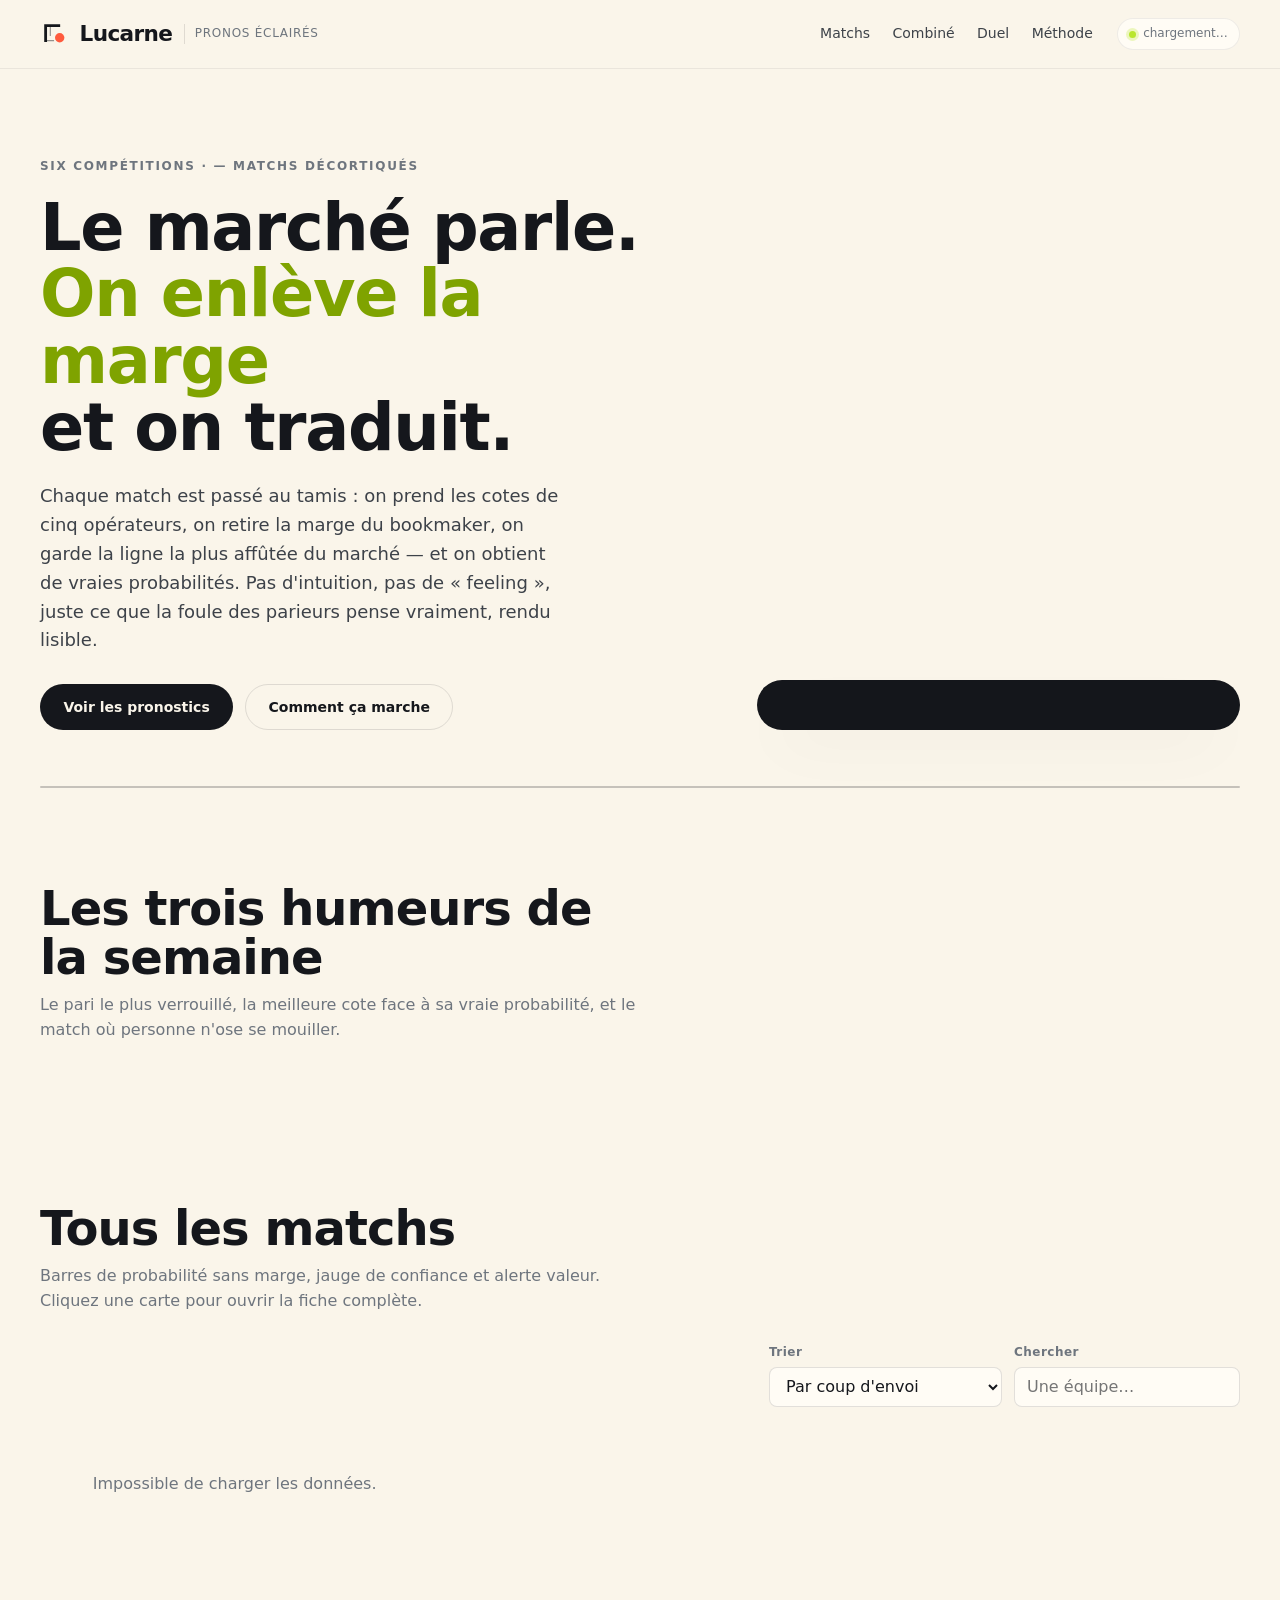
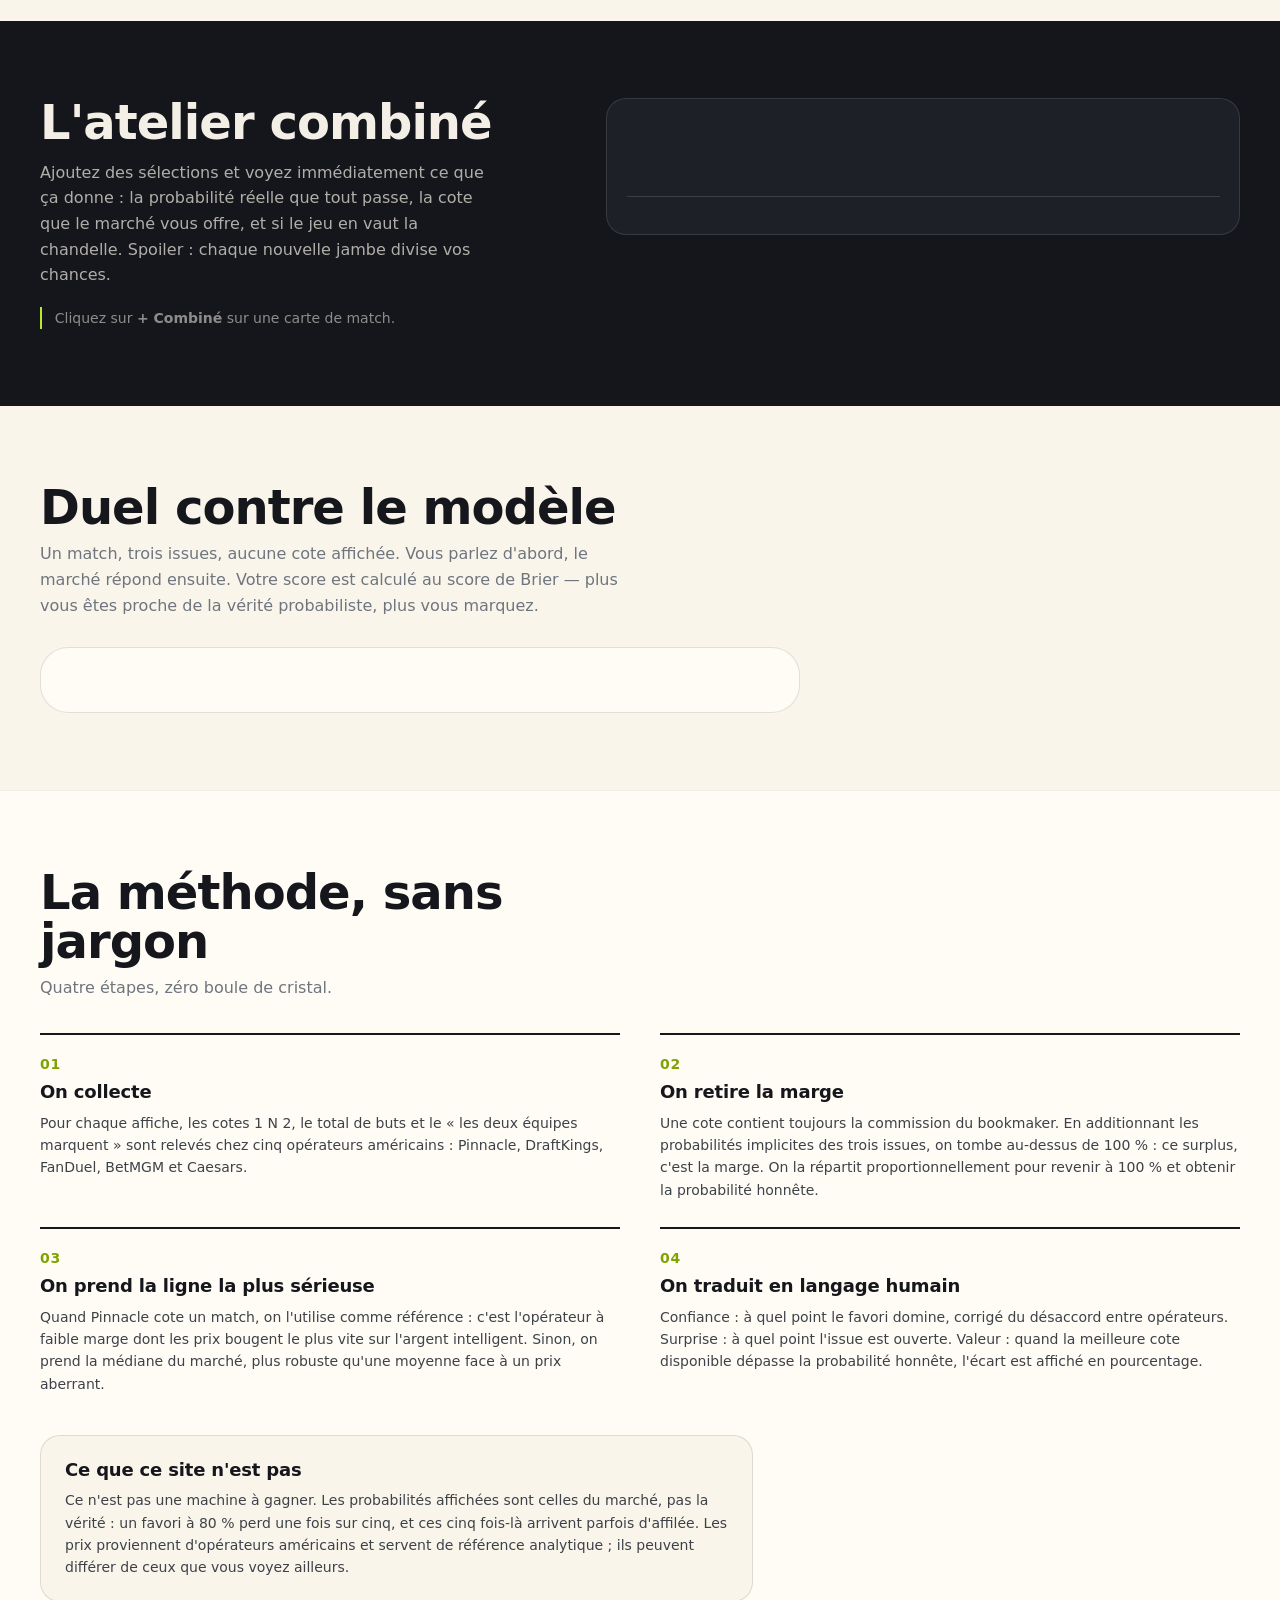
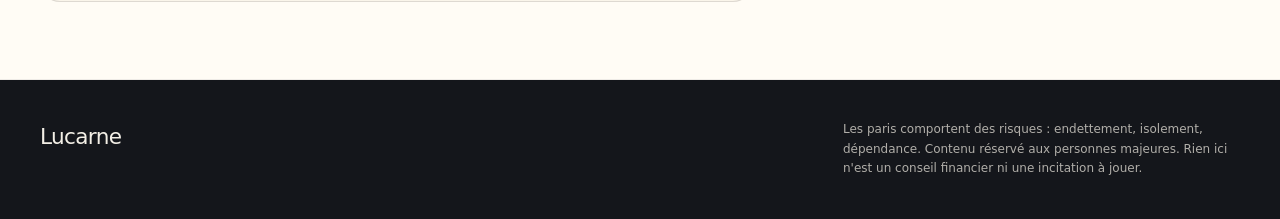
==== index.html @ 4f11a4dd "Add files via upload" ====
<!doctype html>
<html lang="fr">
<head>
<meta charset="utf-8" />
<meta name="viewport" content="width=device-width, initial-scale=1" />
<title>Lucarne — pronostics football éclairés</title>
<meta name="description" content="Probabilités sans marge, indice de confiance et détecteur de valeur sur la Ligue 1, la Premier League, la Liga, la Serie A, la Bundesliga et la Ligue des Champions." />
<link rel="icon" href="data:image/svg+xml,%3Csvg xmlns='http://www.w3.org/2000/svg' viewBox='0 0 32 32'%3E%3Crect width='32' height='32' rx='7' fill='%2314161B'/%3E%3Cpath d='M7 22V8h13' stroke='%23C7F04A' stroke-width='3' fill='none' stroke-linecap='square'/%3E%3Ccircle cx='19' cy='19' r='4.5' fill='%23FF5B3E'/%3E%3C/svg%3E" />
<link href="https://api.fontshare.com/v2/css?f[]=clash-display@600,700&f[]=satoshi@400,500,700,900&display=swap" rel="stylesheet" />
<link rel="stylesheet" href="styles.css" />
</head>
<body>
<a class="skip" href="#contenu">Aller au contenu</a>

<header class="topbar">
  <div class="wrap topbar__in">
    <a class="brand" href="#top" aria-label="Lucarne, accueil">
      <svg class="brand__mark" viewBox="0 0 32 32" aria-hidden="true" fill="none">
        <path d="M6 23V7h14" stroke="currentColor" stroke-width="3" stroke-linecap="square"/>
        <path d="M6 23h9M11 7v11" stroke="currentColor" stroke-width="1.2" opacity=".45"/>
        <circle cx="21" cy="20" r="5" fill="var(--coral)"/>
      </svg>
      <span class="brand__word">Lucarne</span>
      <span class="brand__tag">pronos éclairés</span>
    </a>
    <nav class="topnav" aria-label="Navigation principale">
      <a href="#matchs">Matchs</a>
      <a href="#combine">Combiné</a>
      <a href="#duel">Duel</a>
      <a href="#methode">Méthode</a>
    </nav>
    <p class="freshness" id="freshness"><span class="dot"></span><span id="freshText">chargement…</span></p>
  </div>
</header>

<main id="contenu">

  <!-- ───────────── HERO ───────────── -->
  <section class="hero" id="top">
    <div class="wrap hero__in">
      <div class="hero__text">
        <p class="eyebrow">Six compétitions · <span id="heroCount">—</span> matchs décortiqués</p>
        <h1>Le marché parle.<br><em>On enlève la marge</em><br>et on traduit.</h1>
        <p class="lede">
          Chaque match est passé au tamis&nbsp;: on prend les cotes de cinq opérateurs, on retire la
          marge du bookmaker, on garde la ligne la plus affûtée du marché — et on obtient de vraies
          probabilités. Pas d'intuition, pas de «&nbsp;feeling&nbsp;», juste ce que la foule des parieurs
          pense vraiment, rendu lisible.
        </p>
        <div class="hero__cta">
          <a class="btn btn--solid" href="#matchs">Voir les pronostics</a>
          <a class="btn btn--ghost" href="#methode">Comment ça marche</a>
        </div>
      </div>
      <aside class="hero__panel" id="heroPanel" aria-label="Affiche du moment"></aside>
    </div>
    <div class="wrap">
      <ul class="ticker" id="ticker" aria-label="Chiffres clés"></ul>
    </div>
  </section>

  <!-- ───────────── PODIUM ───────────── -->
  <section class="strip" id="podium">
    <div class="wrap">
      <div class="sect-head">
        <h2>Les trois humeurs de la semaine</h2>
        <p>Le pari le plus verrouillé, la meilleure cote face à sa vraie probabilité, et le match où personne n'ose se mouiller.</p>
      </div>
      <div class="podium" id="podiumGrid"></div>
    </div>
  </section>

  <!-- ───────────── MATCHS ───────────── -->
  <section class="section" id="matchs">
    <div class="wrap">
      <div class="sect-head sect-head--row">
        <div>
          <h2>Tous les matchs</h2>
          <p>Barres de probabilité sans marge, jauge de confiance et alerte valeur. Cliquez une carte pour ouvrir la fiche complète.</p>
        </div>
      </div>

      <div class="filters" role="group" aria-label="Filtres">
        <div class="chiprow" id="leagueFilter" role="group" aria-label="Compétition"></div>
        <div class="filters__end">
          <label class="field">
            <span>Trier</span>
            <select id="sortSel">
              <option value="date">Par coup d'envoi</option>
              <option value="conf">Confiance décroissante</option>
              <option value="chaos">Indice de surprise</option>
              <option value="edge">Valeur détectée</option>
            </select>
          </label>
          <label class="field field--search">
            <span>Chercher</span>
            <input id="search" type="search" placeholder="Une équipe…" autocomplete="off" />
          </label>
        </div>
      </div>

      <p class="result-count" id="resultCount" aria-live="polite"></p>
      <div class="grid" id="matchGrid"></div>
      <p class="empty" id="emptyState" hidden>Aucun match ne correspond. Essayez un autre filtre.</p>
    </div>
  </section>

  <!-- ───────────── COMBINÉ ───────────── -->
  <section class="section section--dark" id="combine">
    <div class="wrap combo">
      <div class="combo__intro">
        <h2>L'atelier combiné</h2>
        <p>
          Ajoutez des sélections et voyez immédiatement ce que ça donne&nbsp;: la probabilité réelle
          que tout passe, la cote que le marché vous offre, et si le jeu en vaut la chandelle.
          Spoiler&nbsp;: chaque nouvelle jambe divise vos chances.
        </p>
        <div class="combo__hint" id="comboHint">Cliquez sur <strong>+ Combiné</strong> sur une carte de match.</div>
      </div>
      <div class="combo__panel">
        <ul class="legs" id="comboLegs"></ul>
        <div class="combo__totals" id="comboTotals"></div>
      </div>
    </div>
  </section>

  <!-- ───────────── DUEL ───────────── -->
  <section class="section" id="duel">
    <div class="wrap">
      <div class="sect-head">
        <h2>Duel contre le modèle</h2>
        <p>Un match, trois issues, aucune cote affichée. Vous parlez d'abord, le marché répond ensuite. Votre score est calculé au score de Brier — plus vous êtes proche de la vérité probabiliste, plus vous marquez.</p>
      </div>
      <div class="duel" id="duelBox"></div>
    </div>
  </section>

  <!-- ───────────── MÉTHODE ───────────── -->
  <section class="section section--paper" id="methode">
    <div class="wrap method">
      <div class="method__lead">
        <h2>La méthode, sans jargon</h2>
        <p>Quatre étapes, zéro boule de cristal.</p>
      </div>
      <ol class="steps">
        <li>
          <span class="steps__n">01</span>
          <h3>On collecte</h3>
          <p>Pour chaque affiche, les cotes 1&nbsp;N&nbsp;2, le total de buts et le «&nbsp;les deux équipes marquent&nbsp;» sont relevés chez cinq opérateurs américains&nbsp;: Pinnacle, DraftKings, FanDuel, BetMGM et Caesars.</p>
        </li>
        <li>
          <span class="steps__n">02</span>
          <h3>On retire la marge</h3>
          <p>Une cote contient toujours la commission du bookmaker. En additionnant les probabilités implicites des trois issues, on tombe au-dessus de 100&nbsp;%&nbsp;: ce surplus, c'est la marge. On la répartit proportionnellement pour revenir à 100&nbsp;% et obtenir la probabilité honnête.</p>
        </li>
        <li>
          <span class="steps__n">03</span>
          <h3>On prend la ligne la plus sérieuse</h3>
          <p>Quand Pinnacle cote un match, on l'utilise comme référence&nbsp;: c'est l'opérateur à faible marge dont les prix bougent le plus vite sur l'argent intelligent. Sinon, on prend la médiane du marché, plus robuste qu'une moyenne face à un prix aberrant.</p>
        </li>
        <li>
          <span class="steps__n">04</span>
          <h3>On traduit en langage humain</h3>
          <p>Confiance&nbsp;: à quel point le favori domine, corrigé du désaccord entre opérateurs. Surprise&nbsp;: à quel point l'issue est ouverte. Valeur&nbsp;: quand la meilleure cote disponible dépasse la probabilité honnête, l'écart est affiché en pourcentage.</p>
        </li>
      </ol>
      <div class="method__note">
        <h3>Ce que ce site n'est pas</h3>
        <p>
          Ce n'est pas une machine à gagner. Les probabilités affichées sont celles du marché, pas la vérité&nbsp;:
          un favori à 80&nbsp;% perd une fois sur cinq, et ces cinq fois-là arrivent parfois d'affilée. Les prix
          proviennent d'opérateurs américains et servent de référence analytique&nbsp;; ils peuvent différer
          de ceux que vous voyez ailleurs.
        </p>
      </div>
    </div>
  </section>
</main>

<footer class="foot">
  <div class="wrap foot__in">
    <div>
      <p class="foot__brand">Lucarne</p>
      <p class="foot__meta" id="footMeta"></p>
    </div>
    <p class="foot__warn">
      Les paris comportent des risques&nbsp;: endettement, isolement, dépendance.
      Contenu réservé aux personnes majeures. Rien ici n'est un conseil financier ni une incitation à jouer.
    </p>
  </div>
</footer>

<!-- Fiche match -->
<div class="sheet" id="sheet" hidden>
  <div class="sheet__scrim" data-close></div>
  <div class="sheet__panel" role="dialog" aria-modal="true" aria-labelledby="sheetTitle">
    <button class="sheet__x" data-close aria-label="Fermer la fiche">&times;</button>
    <div id="sheetBody"></div>
  </div>
</div>

<script src="app.js" defer></script>
<script data-pplx-inline-edit>
(function () {
  if (window === window.top) return;

  const allowedParentOrigins = ["https://www.perplexity.ai","https://perplexity.ai","https://testing.perplexity.ai","https://staging.perplexity.ai","https://*.preview.i.perplexity.ai","http://perplexity.localhost","http://localhost:1420","http://127.0.0.1:1420","http://localhost:3000","http://127.0.0.1:3000","http://localhost:5173","http://127.0.0.1:5173"];
  const MAX_FONT_BYTES = 500 * 1024;
  const MAX_TOTAL_FONT_BYTES = 2 * 1024 * 1024;
  let scrollForwarding = false;
  let scrollRaf = 0;
  let trustedTopOrigin = null;

  // Allow entries like "https://*.preview.i.perplexity.ai" — the wildcard
  // matches a single DNS label (no dots), so "https://*.foo" cannot stretch
  // across multiple labels.
  function matchesAllowedOrigin(origin) {
    if (!origin) return false;
    for (const entry of allowedParentOrigins) {
      if (!entry.includes("*")) {
        if (entry === origin) return true;
        continue;
      }
      const pattern = new RegExp(
        "^" +
          entry.replace(/[.+?^${}()|[\]\\]/g, "\\$&").replace(/\*/g, "[^.]+") +
          "$",
      );
      if (pattern.test(origin)) return true;
    }
    return false;
  }

  // Trust decision: when the sender is same-origin-visible (event.origin is a
  // real origin like https://www.perplexity.ai) we trust event.origin directly.
  // When event.origin is "null" (opaque broker srcdoc), we fall back to the
  // broker's stamped `parentOrigin` to identify the top window. The fallback
  // is claim-only — we rely on the browser's native `targetOrigin` enforcement
  // on the response path (see postToTrustedTop) to ensure replies can't be
  // delivered to anyone but the actual top window of that claimed origin.
  function getTrustedParentOrigin(event) {
    const forwardedParentOrigin =
      typeof event.data.parentOrigin === "string" ? event.data.parentOrigin : null;
    const parentOrigin = event.origin === "null" ? forwardedParentOrigin : event.origin;
    return matchesAllowedOrigin(parentOrigin) ? parentOrigin : null;
  }

  // All responses go to window.top with targetOrigin = the allowlisted origin.
  // An attacker that iframes us inside their own null-origin broker can claim
  // any parentOrigin they like, but the browser will drop the reply whenever
  // the real top's origin doesn't match — so the screenshot never leaves.
  function postToTrustedTop(message) {
    if (!trustedTopOrigin) return;
    try {
      window.top.postMessage(message, trustedTopOrigin);
    } catch (_error) {}
  }

  function inlineAll(original, clone) {
    if (original.nodeType !== 1 || clone.nodeType !== 1) return;

    try {
      const computedStyle = getComputedStyle(original);
      // cssText on a computed style is the serialized declaration in modern
      // Chromium/Safari — a single read beats enumerating ~400 longhand
      // properties. Firefox returns "" here, so we fall back on empty.
      const serialized = computedStyle.cssText;
      if (serialized) {
        clone.style.cssText = serialized;
      } else {
        const parts = new Array(computedStyle.length);
        for (let index = 0; index < computedStyle.length; index += 1) {
          const property = computedStyle[index];
          parts[index] = `${property}:${computedStyle.getPropertyValue(property)};`;
        }
        clone.style.cssText = parts.join("");
      }
    } catch (_error) {}

    const originalChildren = original.children;
    const clonedChildren = clone.children;
    for (
      let index = 0;
      index < originalChildren.length && index < clonedChildren.length;
      index += 1
    ) {
      inlineAll(originalChildren[index], clonedChildren[index]);
    }
  }

  function extractFontUrl(srcValue) {
    const matches = [
      ...srcValue.matchAll(
        /url\(["']?([^"')]+)["']?\)(?:\s*format\(["']?([^"')]+)["']?\))?/gi,
      ),
    ];
    if (matches.length === 0) return null;
    const woff2 = matches.find((m) => m[2] && m[2].toLowerCase().includes("woff2"));
    if (woff2) return woff2[1];
    const woff = matches.find((m) => m[2] && m[2].toLowerCase().includes("woff"));
    if (woff) return woff[1];
    return matches[0][1];
  }

  // Cache resolved font URL -> data URI across captures. Fonts on a page
  // essentially never change, and a batch run emits multiple captures back to
  // back — without this we'd refetch + re-base64 every time.
  const fontDataUriCache = new Map();
  const SRC_DECLARATION_RE = /src\s*:\s*[^;}]+/i;

  async function fetchAsDataUri(url) {
    if (fontDataUriCache.has(url)) return fontDataUriCache.get(url);
    let dataUri = null;
    try {
      const response = await fetch(url, { mode: "cors", credentials: "omit" });
      if (response.ok) {
        const blob = await response.blob();
        if (blob.size <= MAX_FONT_BYTES) {
          dataUri = await new Promise((resolve) => {
            const reader = new FileReader();
            reader.onloadend = () =>
              resolve(typeof reader.result === "string" ? reader.result : null);
            reader.onerror = () => resolve(null);
            reader.readAsDataURL(blob);
          });
        }
      }
    } catch (_error) {
      dataUri = null;
    }
    fontDataUriCache.set(url, dataUri);
    return dataUri;
  }

  function collectFontFaceRuleTexts() {
    const rules = [];
    for (const sheet of document.styleSheets) {
      let cssRules;
      try {
        cssRules = sheet.cssRules;
      } catch (_error) {
        continue;
      }
      if (!cssRules) continue;
      for (const rule of cssRules) {
        const cssText = rule.cssText || "";
        if (cssText.startsWith("@font-face")) rules.push(cssText);
      }
    }
    return rules;
  }

  async function buildInlinedFontCss() {
    const ruleTexts = collectFontFaceRuleTexts();
    if (ruleTexts.length === 0) return null;

    const resolved = ruleTexts.map((cssText) => {
      if (!SRC_DECLARATION_RE.test(cssText)) return null;
      const srcMatch = cssText.match(/src\s*:\s*([^;}]+)[;}]/i);
      if (!srcMatch) return null;
      const url = extractFontUrl(srcMatch[1]);
      if (!url) return null;
      try {
        return { cssText, url: new URL(url, document.baseURI).href };
      } catch (_error) {
        return null;
      }
    });

    const dataUris = await Promise.all(
      resolved.map((entry) => (entry ? fetchAsDataUri(entry.url) : Promise.resolve(null))),
    );

    const inlined = [];
    let totalBytes = 0;
    for (let index = 0; index < resolved.length; index += 1) {
      const entry = resolved[index];
      const dataUri = dataUris[index];
      if (!entry || !dataUri) continue;
      const approxBytes = dataUri.length * 0.75;
      if (totalBytes + approxBytes > MAX_TOTAL_FONT_BYTES) break;
      totalBytes += approxBytes;
      inlined.push(entry.cssText.replace(SRC_DECLARATION_RE, `src: url("${dataUri}")`));
    }
    return inlined.length > 0 ? inlined.join("\n") : null;
  }

  function stripExternal(clone) {
    const images = clone.querySelectorAll("img");
    for (let index = 0; index < images.length; index += 1) {
      const src = images[index].getAttribute("src");
      if (src && !src.startsWith("data:")) images[index].removeAttribute("src");
    }

    const elements = clone.querySelectorAll("*");
    for (let index = 0; index < elements.length; index += 1) {
      const style = elements[index].style.cssText;
      if (style && style.includes("url(")) {
        elements[index].style.cssText = style.replace(
          /url\(["']?(?!data:)[^)"']*["']?\)/gi,
          "none",
        );
      }
    }
  }

  function emitScroll() {
    scrollRaf = 0;
    if (!scrollForwarding) return;
    postToTrustedTop({
      type: "INLINE_EDIT_SCROLL",
      scrollX: window.scrollX,
      scrollY: window.scrollY,
    });
  }

  window.addEventListener(
    "scroll",
    function () {
      if (!scrollForwarding || scrollRaf) return;
      scrollRaf = requestAnimationFrame(emitScroll);
    },
    { passive: true, capture: true },
  );

  async function handleCaptureRequest(event) {
    const requestId = event.data.requestId;
    const scrollX = window.scrollX;
    const scrollY = window.scrollY;
    const width = window.innerWidth;
    const height = window.innerHeight;

    function postResult(dataUrl) {
      postToTrustedTop({
        type: "INLINE_EDIT_SCREENSHOT_RESULT",
        requestId,
        dataUrl,
        scrollX,
        scrollY,
      });
    }

    try {
      // Wait for any pending web fonts to resolve so both inline metrics and
      // the @font-face inlining below see the same loaded faces.
      if (document.fonts && document.fonts.ready) {
        try {
          await document.fonts.ready;
        } catch (_error) {}
      }

      const clone = document.documentElement.cloneNode(true);
      inlineAll(document.documentElement, clone);

      const removedNodes = clone.querySelectorAll("script,link[rel=\"stylesheet\"],style");
      for (let index = 0; index < removedNodes.length; index += 1) {
        removedNodes[index].remove();
      }

      stripExternal(clone);

      // Re-embed web fonts as data-URI @font-face rules so the SVG rasterizer
      // can resolve them — external font URLs aren't fetched during
      // foreignObject rendering, which would otherwise force a fallback face
      // and change text metrics.
      const inlinedFontCss = await buildInlinedFontCss();
      if (inlinedFontCss) {
        const styleEl = document.createElement("style");
        styleEl.textContent = inlinedFontCss;
        const head = clone.querySelector("head");
        if (head) head.appendChild(styleEl);
        else clone.insertBefore(styleEl, clone.firstChild);
      }

      const html = new XMLSerializer().serializeToString(clone);
      const svg =
        `<svg xmlns="http://www.w3.org/2000/svg" width="${width}" height="${height}">` +
        '<foreignObject width="100%" height="100%">' +
        `<div xmlns="http://www.w3.org/1999/xhtml" style="width:${width}px;height:${height}px;overflow:hidden">` +
        `<div style="position:relative;left:-${scrollX}px;top:-${scrollY}px">` +
        html +
        "</div></div></foreignObject></svg>";
      const svgUrl = `data:image/svg+xml;charset=utf-8,${encodeURIComponent(svg)}`;
      const image = new Image();
      image.onload = function () {
        const canvas = document.createElement("canvas");
        canvas.width = width;
        canvas.height = height;
        canvas.getContext("2d").drawImage(image, 0, 0);
        postResult(canvas.toDataURL("image/png"));
      };
      image.onerror = function () {
        postResult(null);
      };
      image.src = svgUrl;
    } catch (_error) {
      postResult(null);
    }
  }

  window.addEventListener("message", function (event) {
    if (!event.data) return;
    // Only accept messages from the direct parent frame. Blocks sibling /
    // unrelated-window postMessage senders that could otherwise reach us.
    if (event.source !== window.parent) return;

    const trustedParentOrigin = getTrustedParentOrigin(event);
    if (!trustedParentOrigin) return;
    trustedTopOrigin = trustedParentOrigin;

    if (event.data.type === "INLINE_EDIT_SCROLL_START") {
      scrollForwarding = true;
      emitScroll();
      return;
    }

    if (event.data.type === "INLINE_EDIT_SCROLL_STOP") {
      scrollForwarding = false;
      if (scrollRaf) cancelAnimationFrame(scrollRaf);
      scrollRaf = 0;
      return;
    }

    if (event.data.type !== "INLINE_EDIT_CAPTURE_REQUEST") return;

    handleCaptureRequest(event);
  });
})();


</script></body>
</html>
---- styles.css ----
/* ============ Lucarne — feuille de style ============ */

:root {
  /* couleurs */
  --paper:      #FAF5EA;
  --paper-2:    #FFFCF5;
  --ink:        #15171C;
  --ink-2:      #3D4249;
  --ink-3:      #6E757E;
  --line:       rgba(21, 23, 28, 0.12);
  --line-soft:  rgba(21, 23, 28, 0.07);

  --lime:       #B9E62E;
  --lime-deep:  #7FA300;
  --amber:      #F6B23C;
  --amber-deep: #A9720B;
  --coral:      #FF5B3E;
  --coral-deep: #C6300F;
  --violet:     #6C5CE7;

  --dark:       #14161B;
  --dark-2:     #1D2027;

  /* typo */
  --font-display: 'Clash Display', 'Satoshi', system-ui, sans-serif;
  --font-body:    'Satoshi', 'Inter', system-ui, sans-serif;

  --text-xs:   0.75rem;
  --text-sm:   0.875rem;
  --text-base: 1rem;
  --text-lg:   1.125rem;
  --text-xl:   1.5rem;
  --text-2xl:  clamp(2rem, 4.2vw, 3rem);
  --text-hero: clamp(2.4rem, 5.1vw, 4.1rem);

  --r-sm: 8px;
  --r-md: 14px;
  --r-lg: 20px;
  --r-xl: 28px;

  --shadow-card: 0 1px 2px rgba(21,23,28,.05), 0 10px 28px -18px rgba(21,23,28,.35);
  --shadow-pop:  0 24px 60px -24px rgba(21,23,28,.45);

  --wrap: 1200px;
}

* { box-sizing: border-box; }

html { scroll-behavior: smooth; scroll-padding-top: 84px; }

body {
  margin: 0;
  background: var(--paper);
  color: var(--ink);
  font-family: var(--font-body);
  font-size: var(--text-base);
  line-height: 1.6;
  -webkit-font-smoothing: antialiased;
  text-rendering: optimizeLegibility;
}

h1, h2, h3 { font-family: var(--font-display); font-weight: 600; line-height: 1.02; margin: 0; letter-spacing: -0.02em; }
h1 { font-size: var(--text-hero); }
h2 { font-size: var(--text-2xl); }
h3 { font-size: var(--text-lg); font-family: var(--font-body); font-weight: 700; letter-spacing: -0.01em; line-height: 1.25; }
p  { margin: 0; }
ul, ol { margin: 0; padding: 0; list-style: none; }
a { color: inherit; }
em { font-style: normal; color: var(--lime-deep); }

button, select, input { font: inherit; color: inherit; }

.wrap { width: min(100% - 2.5rem, var(--wrap)); margin-inline: auto; }

.skip {
  position: absolute; left: -9999px; top: 0; z-index: 200;
  background: var(--ink); color: var(--paper); padding: .7rem 1rem; border-radius: 0 0 var(--r-sm) 0;
}
.skip:focus { left: 0; }

:focus-visible { outline: 3px solid var(--violet); outline-offset: 2px; border-radius: 4px; }

/* ---------- topbar ---------- */
.topbar {
  position: sticky; top: 0; z-index: 60;
  background: rgba(250, 245, 234, .88);
  backdrop-filter: blur(14px);
  border-bottom: 1px solid var(--line-soft);
}
.topbar__in { display: flex; align-items: center; gap: 1.5rem; height: 68px; }
.brand { display: flex; align-items: center; gap: .6rem; text-decoration: none; color: var(--ink); }
.brand__mark { width: 30px; height: 30px; flex: none; }
.brand__word { font-family: var(--font-display); font-weight: 700; font-size: 1.35rem; letter-spacing: -0.03em; }
.brand__tag {
  font-size: var(--text-xs); color: var(--ink-3); letter-spacing: .06em; text-transform: uppercase;
  border-left: 1px solid var(--line); padding-left: .6rem; margin-left: .15rem;
}
.topnav { display: flex; gap: 1.4rem; margin-left: auto; font-size: var(--text-sm); font-weight: 500; }
.topnav a { text-decoration: none; color: var(--ink-2); padding: .35rem 0; border-bottom: 2px solid transparent; }
.topnav a:hover { color: var(--ink); border-bottom-color: var(--lime); }
.freshness {
  display: flex; align-items: center; gap: .45rem;
  font-size: var(--text-xs); color: var(--ink-3); white-space: nowrap;
  background: var(--paper-2); border: 1px solid var(--line-soft); padding: .35rem .7rem; border-radius: 999px;
}
.dot { width: 7px; height: 7px; border-radius: 50%; background: var(--lime); box-shadow: 0 0 0 3px rgba(185,230,46,.28); }

/* ---------- hero ---------- */
.hero { padding-block: clamp(3rem, 7vw, 5.5rem) 2.5rem; }
.hero__in { display: grid; grid-template-columns: 1.15fr .85fr; gap: clamp(2rem, 5vw, 4rem); align-items: end; }
.eyebrow {
  font-size: var(--text-xs); font-weight: 700; letter-spacing: .14em; text-transform: uppercase;
  color: var(--ink-3); margin-bottom: 1.1rem;
}
.hero h1 { margin-bottom: 1.4rem; }
.lede { max-width: 46ch; color: var(--ink-2); font-size: var(--text-lg); }
.hero__cta { display: flex; flex-wrap: wrap; gap: .75rem; margin-top: 1.8rem; }

.btn {
  display: inline-flex; align-items: center; justify-content: center;
  min-height: 46px; padding: 0 1.4rem; border-radius: 999px;
  font-size: var(--text-sm); font-weight: 700; text-decoration: none; cursor: pointer;
  border: 1px solid transparent; transition: transform .16s ease, background .16s ease, color .16s ease;
}
.btn:hover { transform: translateY(-2px); }
.btn--solid { background: var(--ink); color: var(--paper); }
.btn--solid:hover { background: #000; }
.btn--ghost { background: transparent; border-color: var(--line); color: var(--ink); }
.btn--ghost:hover { background: var(--paper-2); border-color: var(--ink); }

/* affiche du moment */
.hero__panel {
  background: var(--dark); color: #F3EFE6; border-radius: var(--r-xl);
  padding: 1.6rem 1.6rem 1.5rem; box-shadow: var(--shadow-pop);
}
.feat__kicker { font-size: var(--text-xs); letter-spacing: .14em; text-transform: uppercase; color: var(--lime); font-weight: 700; }
.feat__meta { font-size: var(--text-xs); color: rgba(243,239,230,.62); margin-top: .5rem; }
.feat__teams { font-family: var(--font-display); font-size: 1.85rem; line-height: 1.06; margin: .55rem 0 1.1rem; letter-spacing: -0.02em; }
.feat__teams span { display: block; }
.feat__teams .vs { font-family: var(--font-body); font-size: var(--text-xs); font-weight: 700; color: rgba(243,239,230,.45); letter-spacing: .18em; margin: .18rem 0; }
.feat__verdict {
  display: inline-flex; align-items: center; gap: .4rem; font-size: var(--text-xs); font-weight: 700;
  background: var(--lime); color: var(--dark); padding: .3rem .7rem; border-radius: 999px; letter-spacing: .02em;
}
.feat__line { display: flex; justify-content: space-between; gap: 1rem; font-size: var(--text-sm); margin-top: 1.1rem; padding-top: 1rem; border-top: 1px solid rgba(243,239,230,.14); }
.feat__line b { font-variant-numeric: tabular-nums; }

/* ticker */
.ticker { display: grid; grid-template-columns: repeat(4, 1fr); gap: 1px; background: var(--line); border: 1px solid var(--line); border-radius: var(--r-md); overflow: hidden; margin-top: clamp(2.5rem, 5vw, 3.5rem); }
.ticker li { background: var(--paper-2); padding: 1.05rem 1.2rem; }
.ticker b { display: block; font-family: var(--font-display); font-size: 1.8rem; line-height: 1; letter-spacing: -0.03em; }
.ticker span { display: block; font-size: var(--text-xs); color: var(--ink-3); margin-top: .35rem; }

/* ---------- sections ---------- */
.section { padding-block: clamp(3.2rem, 6vw, 5rem); }
.strip { padding-block: clamp(2.5rem, 5vw, 3.5rem); }
.section--paper { background: var(--paper-2); border-block: 1px solid var(--line-soft); }
.section--dark { background: var(--dark); color: #F3EFE6; }

.sect-head { max-width: 60ch; margin-bottom: 1.8rem; }
.sect-head p { color: var(--ink-3); margin-top: .6rem; }
.section--dark .sect-head p { color: rgba(243,239,230,.66); }

/* ---------- podium ---------- */
.podium { display: grid; grid-template-columns: repeat(3, 1fr); gap: 1rem; }
.pod {
  border-radius: var(--r-lg); padding: 1.3rem 1.35rem 1.2rem; border: 1px solid var(--line);
  background: var(--paper-2); display: flex; flex-direction: column; gap: .55rem; min-height: 190px;
}
.pod--a { background: var(--lime); border-color: rgba(21,23,28,.18); }
.pod--b { background: var(--amber); border-color: rgba(21,23,28,.18); }
.pod--c { background: var(--coral); border-color: rgba(21,23,28,.18); }
.pod__tag { font-size: var(--text-xs); font-weight: 700; letter-spacing: .13em; text-transform: uppercase; opacity: .72; }
.pod__title { font-family: var(--font-display); font-size: 1.45rem; line-height: 1.08; letter-spacing: -0.02em; }
.pod__why { font-size: var(--text-sm); opacity: .82; }
.pod__num { font-family: var(--font-display); font-size: 2.6rem; line-height: 1; letter-spacing: -0.04em; margin-top: auto; }
.pod__num small { font-family: var(--font-body); font-size: var(--text-xs); font-weight: 700; letter-spacing: .06em; opacity: .7; display: block; margin-top: .2rem; }

/* ---------- filtres ---------- */
.filters { display: flex; flex-wrap: wrap; gap: 1rem; align-items: flex-end; justify-content: space-between; margin-bottom: 1rem; }
.chiprow { display: flex; flex-wrap: wrap; gap: .45rem; flex: 1 1 420px; align-items: center; align-content: flex-start; }
.chiprow .chip { flex: 0 0 auto; }
.chip {
  border: 1px solid var(--line); background: var(--paper-2); border-radius: 999px;
  padding: .45rem .95rem; font-size: var(--text-sm); font-weight: 600; cursor: pointer;
  min-height: 38px; display: inline-flex; align-items: center; gap: .4rem;
  transition: background .15s ease, color .15s ease, border-color .15s ease;
}
.chip:hover { border-color: var(--ink); }
.chip[aria-pressed="true"] { background: var(--ink); color: var(--paper); border-color: var(--ink); }
.chip__n { font-size: var(--text-xs); opacity: .6; font-variant-numeric: tabular-nums; }

.filters__end { display: flex; gap: .75rem; flex-wrap: wrap; }
.field { display: flex; flex-direction: column; gap: .3rem; }
.field > span { font-size: var(--text-xs); color: var(--ink-3); font-weight: 600; letter-spacing: .04em; }
.field select, .field input {
  min-height: 40px; border: 1px solid var(--line); background: var(--paper-2);
  border-radius: var(--r-sm); padding: 0 .75rem; min-width: 190px;
}
.field select:hover, .field input:hover { border-color: var(--ink); }

.result-count { font-size: var(--text-sm); color: var(--ink-3); margin-bottom: 1rem; }
.empty { padding: 3rem 0; text-align: center; color: var(--ink-3); }

/* ---------- grille de matchs ---------- */
.grid { display: grid; grid-template-columns: repeat(auto-fill, minmax(330px, 1fr)); gap: 1rem; }

.card {
  position: relative; background: var(--paper-2); border: 1px solid var(--line);
  border-radius: var(--r-lg); padding: 1.1rem 1.15rem 1rem; box-shadow: var(--shadow-card);
  display: flex; flex-direction: column; gap: .85rem; cursor: pointer;
  transition: transform .18s ease, box-shadow .18s ease, border-color .18s ease;
}
.card:hover { transform: translateY(-3px); box-shadow: var(--shadow-pop); border-color: rgba(21,23,28,.24); }
.card__head { display: flex; align-items: center; gap: .5rem; font-size: var(--text-xs); color: var(--ink-3); }
.lg-badge { font-weight: 700; letter-spacing: .07em; text-transform: uppercase; padding: .18rem .5rem; border-radius: var(--r-sm); font-size: 10px; color: var(--dark); }
.lg-l1  { background: #CBE3FF; } .lg-pl { background: #E3D6FF; } .lg-li { background: #FFD9C7; }
.lg-sa  { background: #CFF3E4; } .lg-bl { background: #FFE1A8; } .lg-ucl{ background: #D9DEFF; }

.card__teams { display: flex; flex-direction: column; gap: .3rem; }
.team { display: flex; align-items: center; gap: .55rem; font-weight: 700; font-size: var(--text-base); line-height: 1.2; }
.team img { width: 22px; height: 22px; object-fit: contain; flex: none; }
.team--fav { }
.team__pct { margin-left: auto; font-variant-numeric: tabular-nums; font-weight: 700; font-size: var(--text-sm); color: var(--ink-2); }

.bars { display: flex; height: 9px; border-radius: 999px; overflow: hidden; background: var(--line-soft); }
.bars i { display: block; height: 100%; }
.bars .b-h { background: var(--lime); }
.bars .b-d { background: var(--amber); }
.bars .b-a { background: var(--coral); }
.barkey { display: flex; justify-content: space-between; font-size: 11px; color: var(--ink-3); font-variant-numeric: tabular-nums; }

.card__foot { display: flex; align-items: center; gap: .5rem; flex-wrap: wrap; margin-top: auto; padding-top: .2rem; }
.pill {
  font-size: 11px; font-weight: 700; padding: .25rem .6rem; border-radius: 999px;
  border: 1px solid var(--line); background: var(--paper); letter-spacing: .02em;
}
.pill--banco  { background: var(--lime);  border-color: transparent; }
.pill--solide { background: #DFF0B4; border-color: transparent; }
.pill--ouvert { background: var(--amber); border-color: transparent; }
.pill--chaos  { background: var(--coral); border-color: transparent; color: #fff; }
.pill--value  { background: var(--dark); color: var(--lime); border-color: transparent; }

.gauge { display: flex; align-items: center; gap: .4rem; margin-left: auto; font-size: 11px; color: var(--ink-3); }
.gauge__track { width: 54px; height: 6px; border-radius: 999px; background: var(--line-soft); overflow: hidden; }
.gauge__fill { display: block; height: 100%; background: var(--ink); }

.card__add {
  border: 1px solid var(--line); background: var(--paper); border-radius: 999px;
  padding: .3rem .7rem; font-size: 11px; font-weight: 700; cursor: pointer; min-height: 30px;
}
.card__add:hover { background: var(--ink); color: var(--paper); border-color: var(--ink); }
.card__add[data-on="1"] { background: var(--lime); border-color: transparent; }

/* ---------- combiné ---------- */
.combo { display: grid; grid-template-columns: .9fr 1.1fr; gap: clamp(1.5rem, 4vw, 3rem); align-items: start; }
.combo__intro p { color: rgba(243,239,230,.7); margin-top: .8rem; max-width: 44ch; }
.combo__hint { margin-top: 1.2rem; font-size: var(--text-sm); color: rgba(243,239,230,.55); border-left: 2px solid var(--lime); padding-left: .8rem; }
.combo__panel { background: var(--dark-2); border: 1px solid rgba(243,239,230,.12); border-radius: var(--r-lg); padding: 1.2rem; }
.legs { display: flex; flex-direction: column; gap: .5rem; min-height: 60px; }
.leg { display: flex; align-items: center; gap: .7rem; background: rgba(243,239,230,.05); border-radius: var(--r-md); padding: .6rem .75rem; font-size: var(--text-sm); }
.leg__sel { font-weight: 700; color: var(--lime); flex: none; width: 2.2rem; }
.leg__txt { flex: 1; min-width: 0; }
.leg__txt small { display: block; color: rgba(243,239,230,.5); font-size: 11px; }
.leg__p { font-variant-numeric: tabular-nums; font-weight: 700; }
.leg__x { background: none; border: none; color: rgba(243,239,230,.5); cursor: pointer; font-size: 1.1rem; line-height: 1; padding: .2rem .3rem; }
.leg__x:hover { color: var(--coral); }
.legs__none { color: rgba(243,239,230,.4); font-size: var(--text-sm); padding: 1rem 0; }

.combo__totals { margin-top: 1.1rem; padding-top: 1.1rem; border-top: 1px solid rgba(243,239,230,.14); }
.tot { display: grid; grid-template-columns: repeat(3, 1fr); gap: .8rem; }
.tot div b { display: block; font-family: var(--font-display); font-size: 1.9rem; line-height: 1; letter-spacing: -0.03em; }
.tot div span { font-size: 11px; color: rgba(243,239,230,.55); display: block; margin-top: .3rem; }
.tot--edge b { color: var(--lime); }
.combo__verdict { margin-top: 1rem; font-size: var(--text-sm); color: rgba(243,239,230,.78); }

/* ---------- duel ---------- */
.duel { background: var(--paper-2); border: 1px solid var(--line); border-radius: var(--r-xl); padding: clamp(1.3rem, 3vw, 2rem); max-width: 760px; }
.duel__q { font-family: var(--font-display); font-size: clamp(1.5rem, 3.4vw, 2.1rem); line-height: 1.06; letter-spacing: -0.02em; margin-bottom: .4rem; }
.duel__meta { font-size: var(--text-xs); color: var(--ink-3); letter-spacing: .06em; text-transform: uppercase; font-weight: 700; }
.duel__opts { display: grid; grid-template-columns: repeat(3, 1fr); gap: .6rem; margin: 1.3rem 0 0; }
.duel__opt {
  border: 1px solid var(--line); background: var(--paper); border-radius: var(--r-md);
  padding: .9rem .6rem; cursor: pointer; text-align: center; min-height: 74px;
  display: flex; flex-direction: column; justify-content: center; gap: .2rem;
  transition: transform .15s ease, border-color .15s ease, background .15s ease;
}
.duel__opt:hover { transform: translateY(-2px); border-color: var(--ink); }
.duel__opt b { font-family: var(--font-display); font-size: 1.25rem; }
.duel__opt small { font-size: 11px; color: var(--ink-3); }
.duel__opt[data-state="win"]  { background: var(--lime); border-color: transparent; }
.duel__opt[data-state="lose"] { background: var(--paper); opacity: .55; }
.duel__opt[data-state="pick"] { border-color: var(--ink); border-width: 2px; }
.duel__reveal { margin-top: 1.2rem; display: grid; gap: .75rem; }
.duel__bars { display: flex; height: 12px; border-radius: 999px; overflow: hidden; background: var(--line-soft); }
.duel__msg { font-size: var(--text-sm); color: var(--ink-2); }
.duel__msg strong { color: var(--ink); }
.duel__foot { display: flex; align-items: center; gap: 1rem; margin-top: 1.3rem; flex-wrap: wrap; }
.score { font-size: var(--text-sm); color: var(--ink-3); font-variant-numeric: tabular-nums; }
.score b { color: var(--ink); font-size: var(--text-lg); font-family: var(--font-display); }

/* ---------- méthode ---------- */
.method__lead { max-width: 50ch; margin-bottom: 2rem; }
.method__lead p { color: var(--ink-3); margin-top: .6rem; }
.steps { display: grid; grid-template-columns: repeat(2, 1fr); gap: 1.6rem 2.5rem; }
.steps li { border-top: 2px solid var(--ink); padding-top: 1rem; }
.steps__n { font-family: var(--font-display); font-size: var(--text-sm); color: var(--lime-deep); font-weight: 700; letter-spacing: .06em; }
.steps h3 { margin: .3rem 0 .5rem; }
.steps p { color: var(--ink-2); font-size: var(--text-sm); }
.method__note { margin-top: 2.5rem; background: var(--paper); border: 1px solid var(--line); border-radius: var(--r-lg); padding: 1.4rem 1.5rem; max-width: 70ch; }
.method__note p { color: var(--ink-2); font-size: var(--text-sm); margin-top: .5rem; }

/* ---------- footer ---------- */
.foot { background: var(--dark); color: rgba(243,239,230,.7); padding-block: 2.5rem; }
.foot__in { display: flex; gap: 2rem; justify-content: space-between; flex-wrap: wrap; }
.foot__brand { font-family: var(--font-display); font-size: 1.35rem; color: #F3EFE6; letter-spacing: -0.03em; }
.foot__meta { font-size: var(--text-xs); margin-top: .4rem; }
.foot__warn { font-size: var(--text-xs); max-width: 52ch; line-height: 1.65; }

/* ---------- fiche match ---------- */
.sheet { position: fixed; inset: 0; z-index: 100; display: flex; justify-content: flex-end; }
.sheet[hidden] { display: none; }
.sheet__scrim { position: absolute; inset: 0; background: rgba(21,23,28,.5); backdrop-filter: blur(3px); }
.sheet__panel {
  position: relative; width: min(560px, 100%); background: var(--paper);
  overflow-y: auto; padding: 1.6rem clamp(1.2rem, 3vw, 2rem) 3rem;
  box-shadow: var(--shadow-pop); animation: slide .28s cubic-bezier(.2,.8,.3,1);
}
@keyframes slide { from { transform: translateX(24px); opacity: 0; } }
.sheet__x { position: sticky; top: 0; float: right; background: var(--paper-2); border: 1px solid var(--line); width: 36px; height: 36px; border-radius: 50%; cursor: pointer; font-size: 1.3rem; line-height: 1; }
.sheet__x:hover { background: var(--ink); color: var(--paper); }

.sh-head { margin-bottom: 1.3rem; }
.sh-title { font-family: var(--font-display); font-size: 2rem; line-height: 1.05; letter-spacing: -0.03em; margin: .5rem 0 .4rem; }
.sh-sub { font-size: var(--text-sm); color: var(--ink-3); }

.sh-block { border-top: 1px solid var(--line); padding-top: 1.1rem; margin-top: 1.4rem; }
.sh-block > h4 { font-size: var(--text-xs); text-transform: uppercase; letter-spacing: .12em; color: var(--ink-3); margin: 0 0 .8rem; font-weight: 700; }

.outc { display: flex; flex-direction: column; gap: .55rem; }
.outc__row { display: grid; grid-template-columns: 1fr auto; gap: .3rem .8rem; align-items: center; }
.outc__name { font-weight: 700; font-size: var(--text-sm); }
.outc__val { font-variant-numeric: tabular-nums; font-size: var(--text-sm); color: var(--ink-2); }
.outc__bar { grid-column: 1 / -1; height: 8px; border-radius: 999px; background: var(--line-soft); overflow: hidden; }
.outc__bar i { display: block; height: 100%; }

.duo { display: grid; grid-template-columns: 1fr 1fr; gap: .8rem; }
.mini { background: var(--paper-2); border: 1px solid var(--line); border-radius: var(--r-md); padding: .85rem .9rem; }
.mini__t { font-size: 11px; color: var(--ink-3); font-weight: 700; letter-spacing: .07em; text-transform: uppercase; }
.mini__v { font-family: var(--font-display); font-size: 1.7rem; line-height: 1.05; margin-top: .3rem; letter-spacing: -0.03em; }
.mini__s { font-size: 11px; color: var(--ink-3); margin-top: .25rem; }

table.prices { width: 100%; border-collapse: collapse; font-size: var(--text-sm); }
table.prices th, table.prices td { text-align: right; padding: .45rem .3rem; border-bottom: 1px solid var(--line-soft); font-variant-numeric: tabular-nums; }
table.prices th:first-child, table.prices td:first-child { text-align: left; font-weight: 600; }
table.prices thead th { font-size: 11px; text-transform: uppercase; letter-spacing: .07em; color: var(--ink-3); font-weight: 700; }
table.prices td.best { font-weight: 800; color: var(--lime-deep); }

.callout { background: var(--dark); color: #F3EFE6; border-radius: var(--r-md); padding: .95rem 1.05rem; font-size: var(--text-sm); }
.callout b { color: var(--lime); }

/* ---------- responsive ---------- */
@media (max-width: 1000px) {
  .hero__in { grid-template-columns: 1fr; align-items: start; }
  .combo { grid-template-columns: 1fr; }
  .podium { grid-template-columns: 1fr; }
  .ticker { grid-template-columns: repeat(2, 1fr); }
  .steps { grid-template-columns: 1fr; gap: 1.4rem; }
}
@media (max-width: 720px) {
  .topnav { display: none; }
  .freshness { margin-left: auto; min-width: 0; max-width: 56vw; font-size: 11px; padding: .3rem .6rem; }
  .freshness #freshText { overflow: hidden; text-overflow: ellipsis; white-space: nowrap; }
  .topbar__in { gap: .75rem; }
  .chiprow { flex: none; }
  .brand__tag { display: none; }
  .filters { flex-direction: column; align-items: stretch; }
  .filters__end { width: 100%; }
  .field select, .field input { min-width: 0; width: 100%; }
  .field { flex: 1; }
  .grid { grid-template-columns: 1fr; }
  .duo { grid-template-columns: 1fr; }
  .duel__opts { grid-template-columns: 1fr; }
  .tot { grid-template-columns: 1fr 1fr; }
  .sheet__panel { width: 100%; }
}

@media (prefers-reduced-motion: reduce) {
  * { animation-duration: .01ms !important; transition-duration: .01ms !important; }
  html { scroll-behavior: auto; }
}
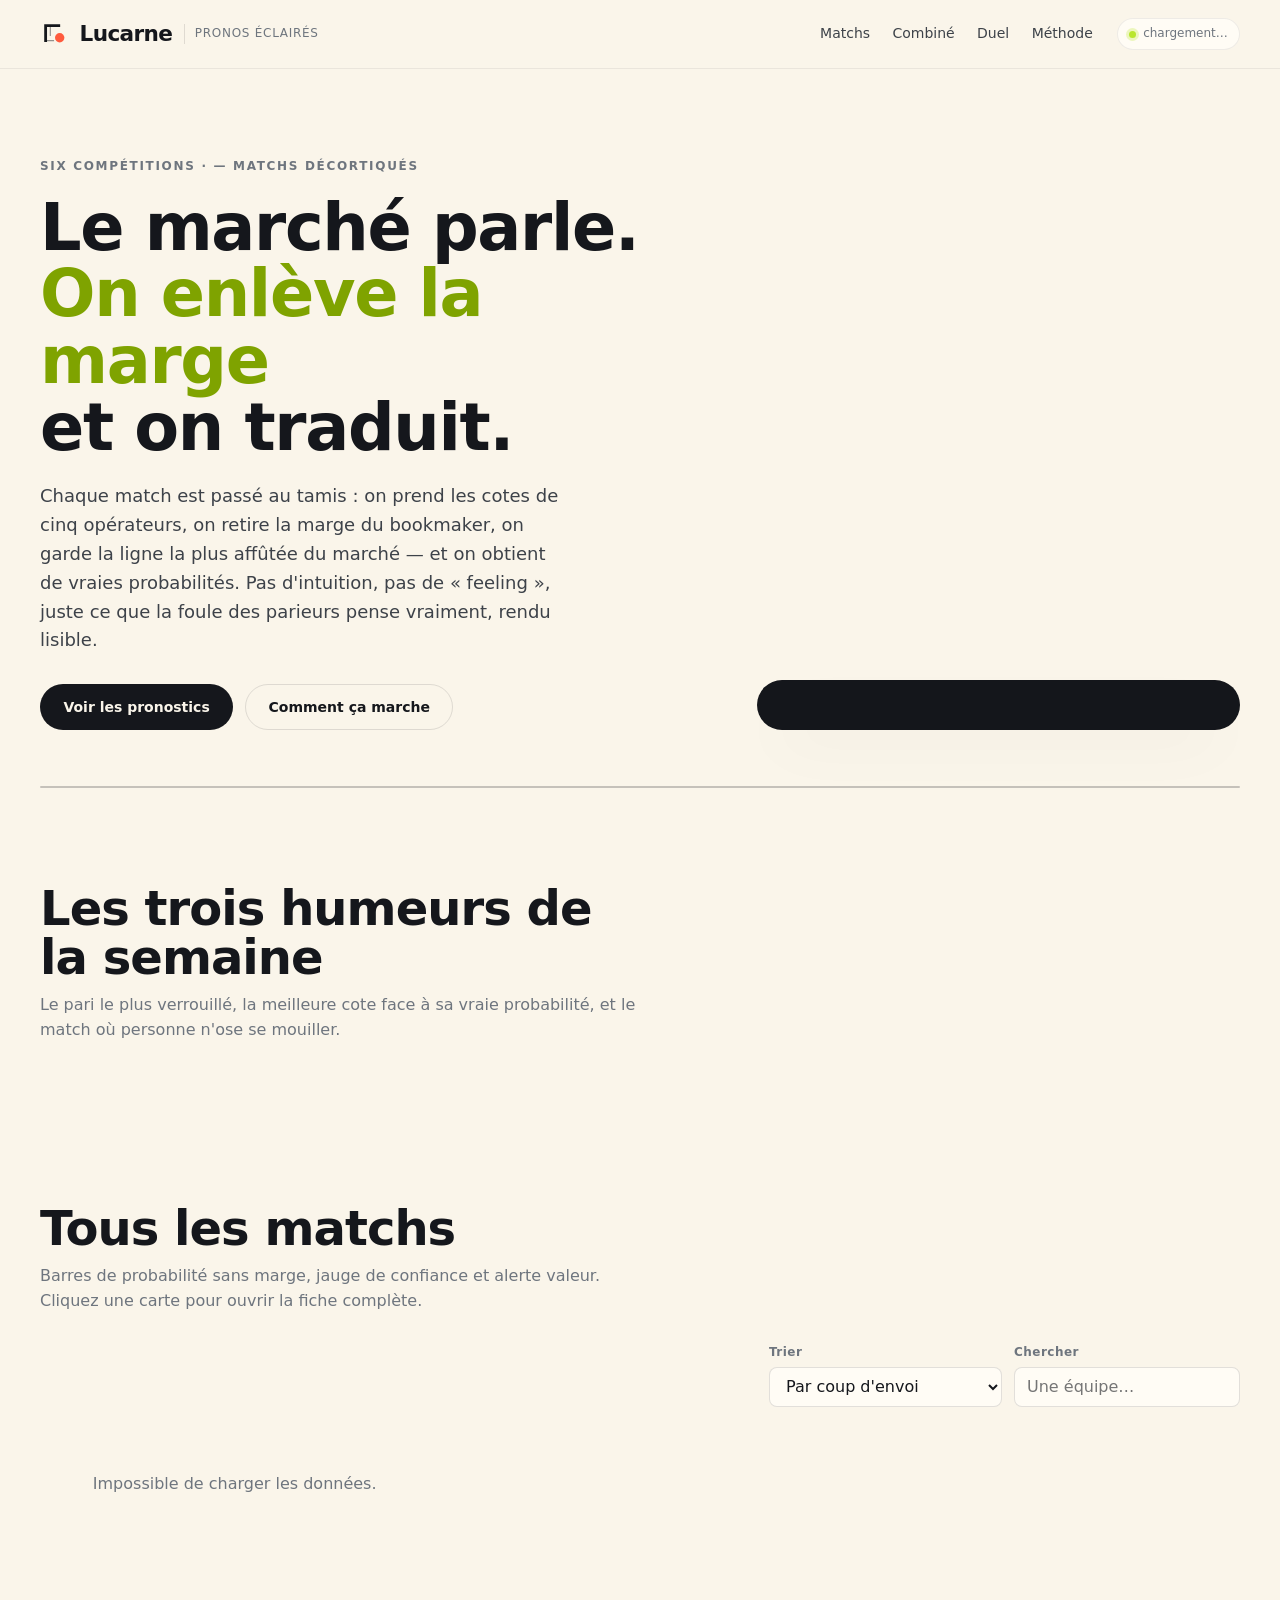
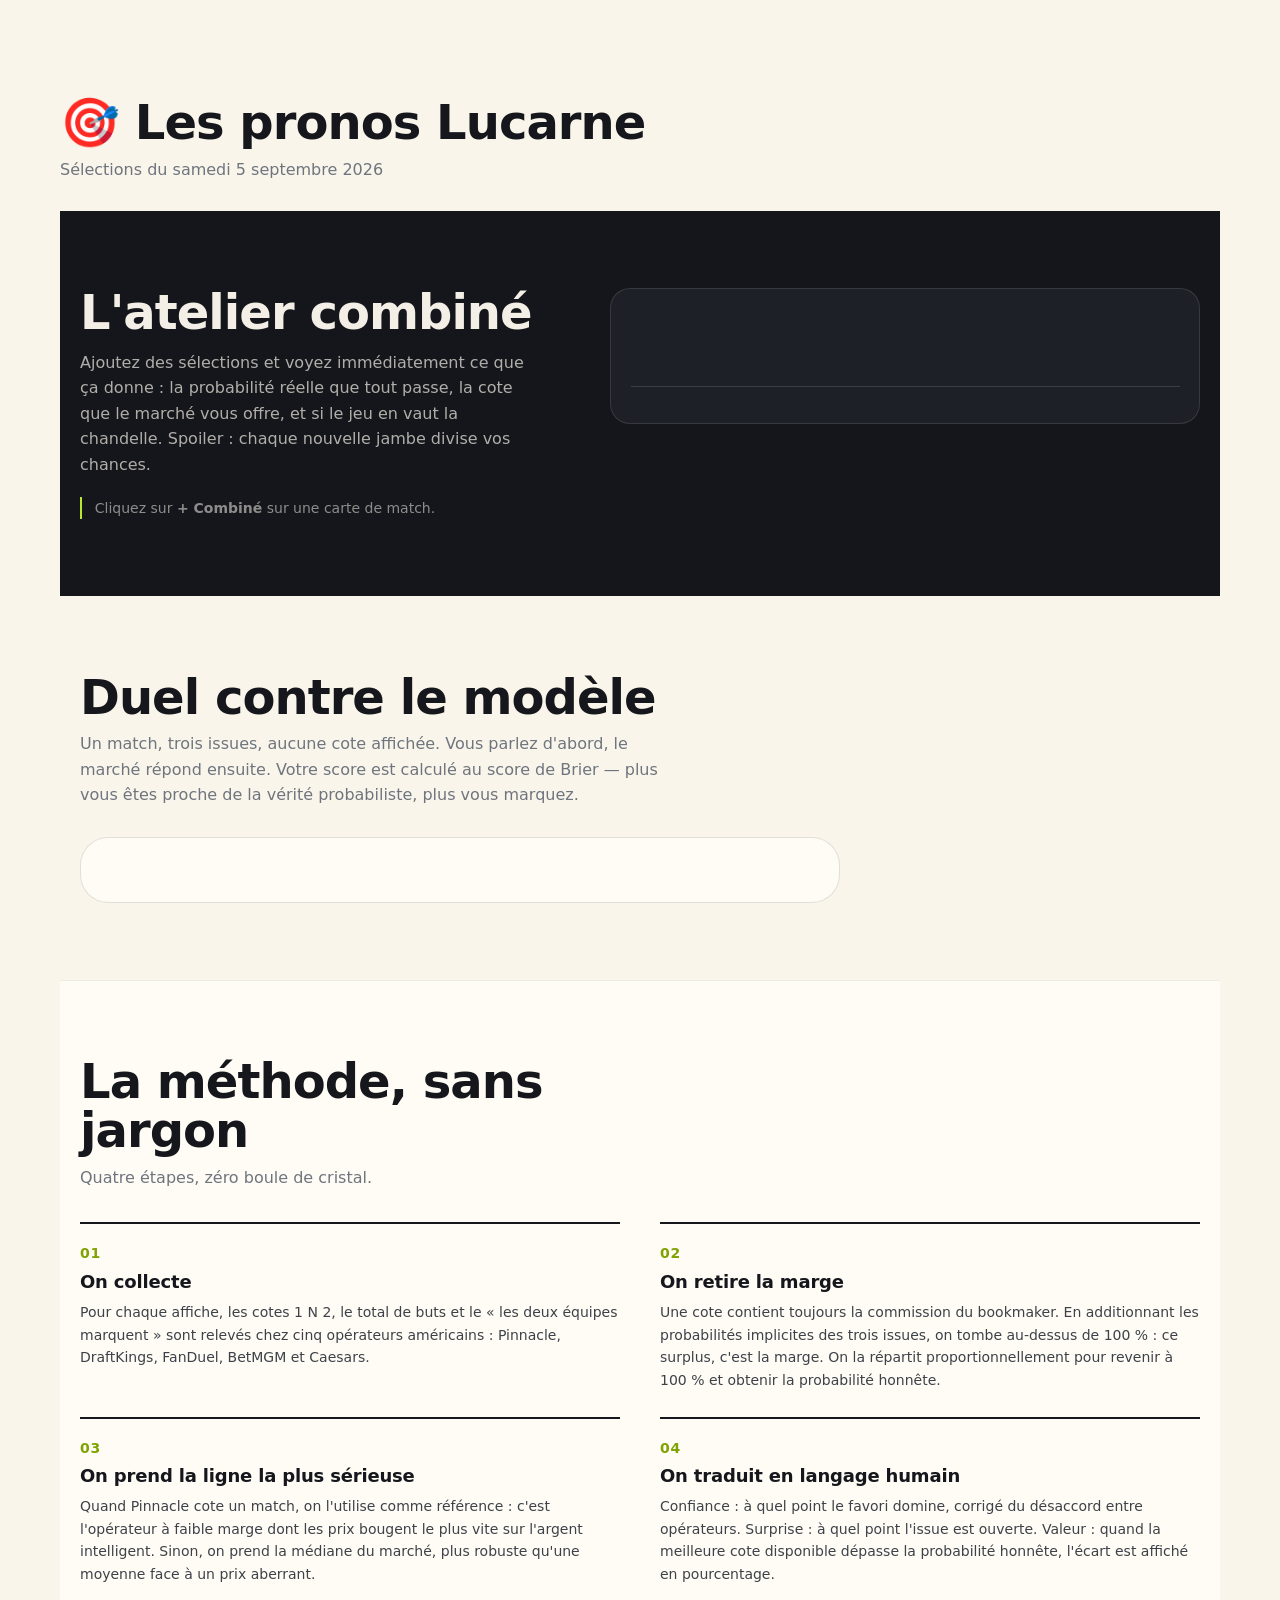
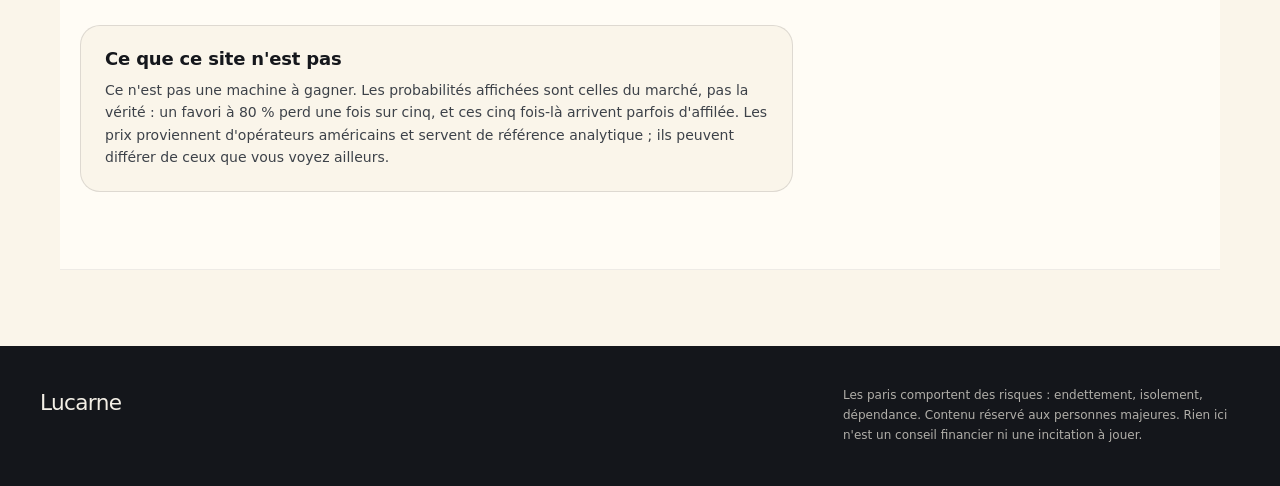
==== commit 95d2394c: "Add new section for Saturday selections" ====
--- a/index.html
+++ b/index.html
@@ -104,7 +104,7 @@
       <p class="empty" id="emptyState" hidden>Aucun match ne correspond. Essayez un autre filtre.</p>
     </div>
   </section>
-
+ <section class="section"><div class="wrap"><div class="wrap"><div class="sect-head"><h2>🎯 Les pronos Lucarne</h2><p>Sélections du samedi 5 septembre 2026</p></div>
   <!-- ───────────── COMBINÉ ───────────── -->
   <section class="section section--dark" id="combine">
     <div class="wrap combo">
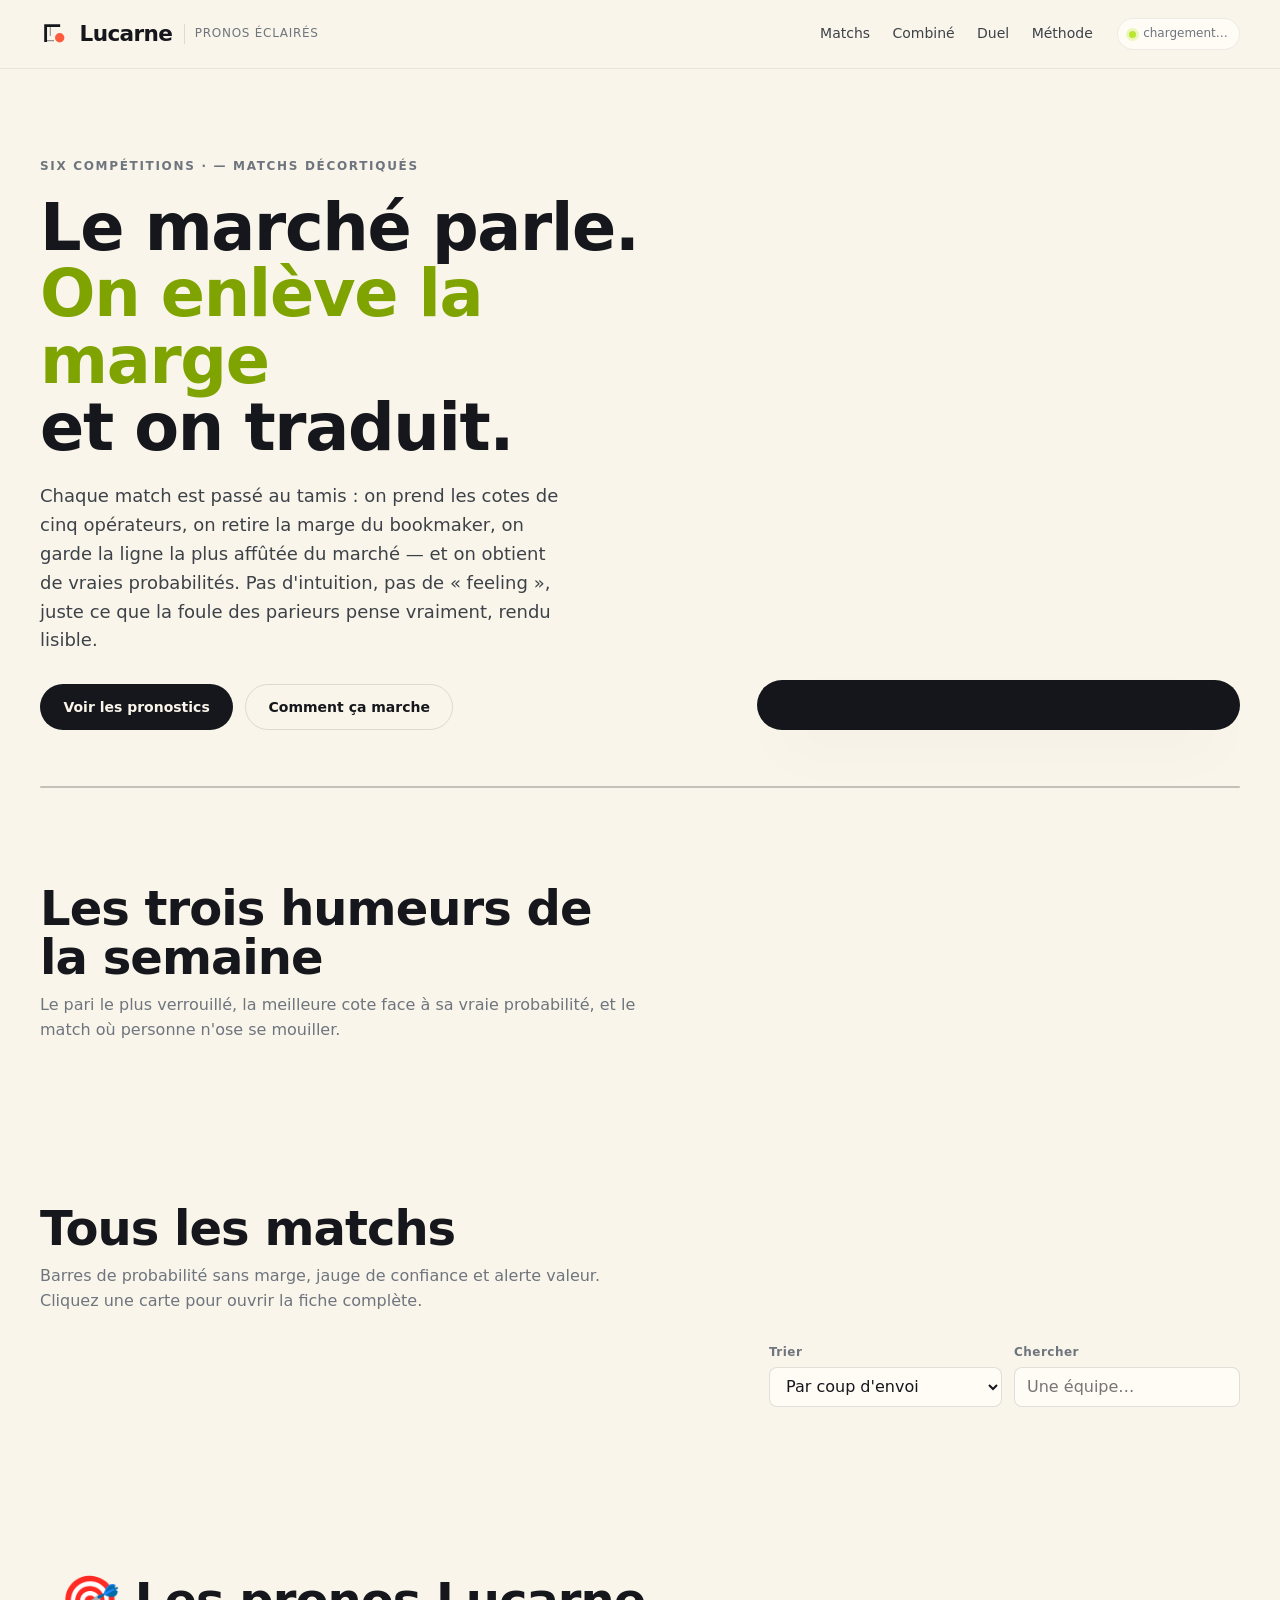
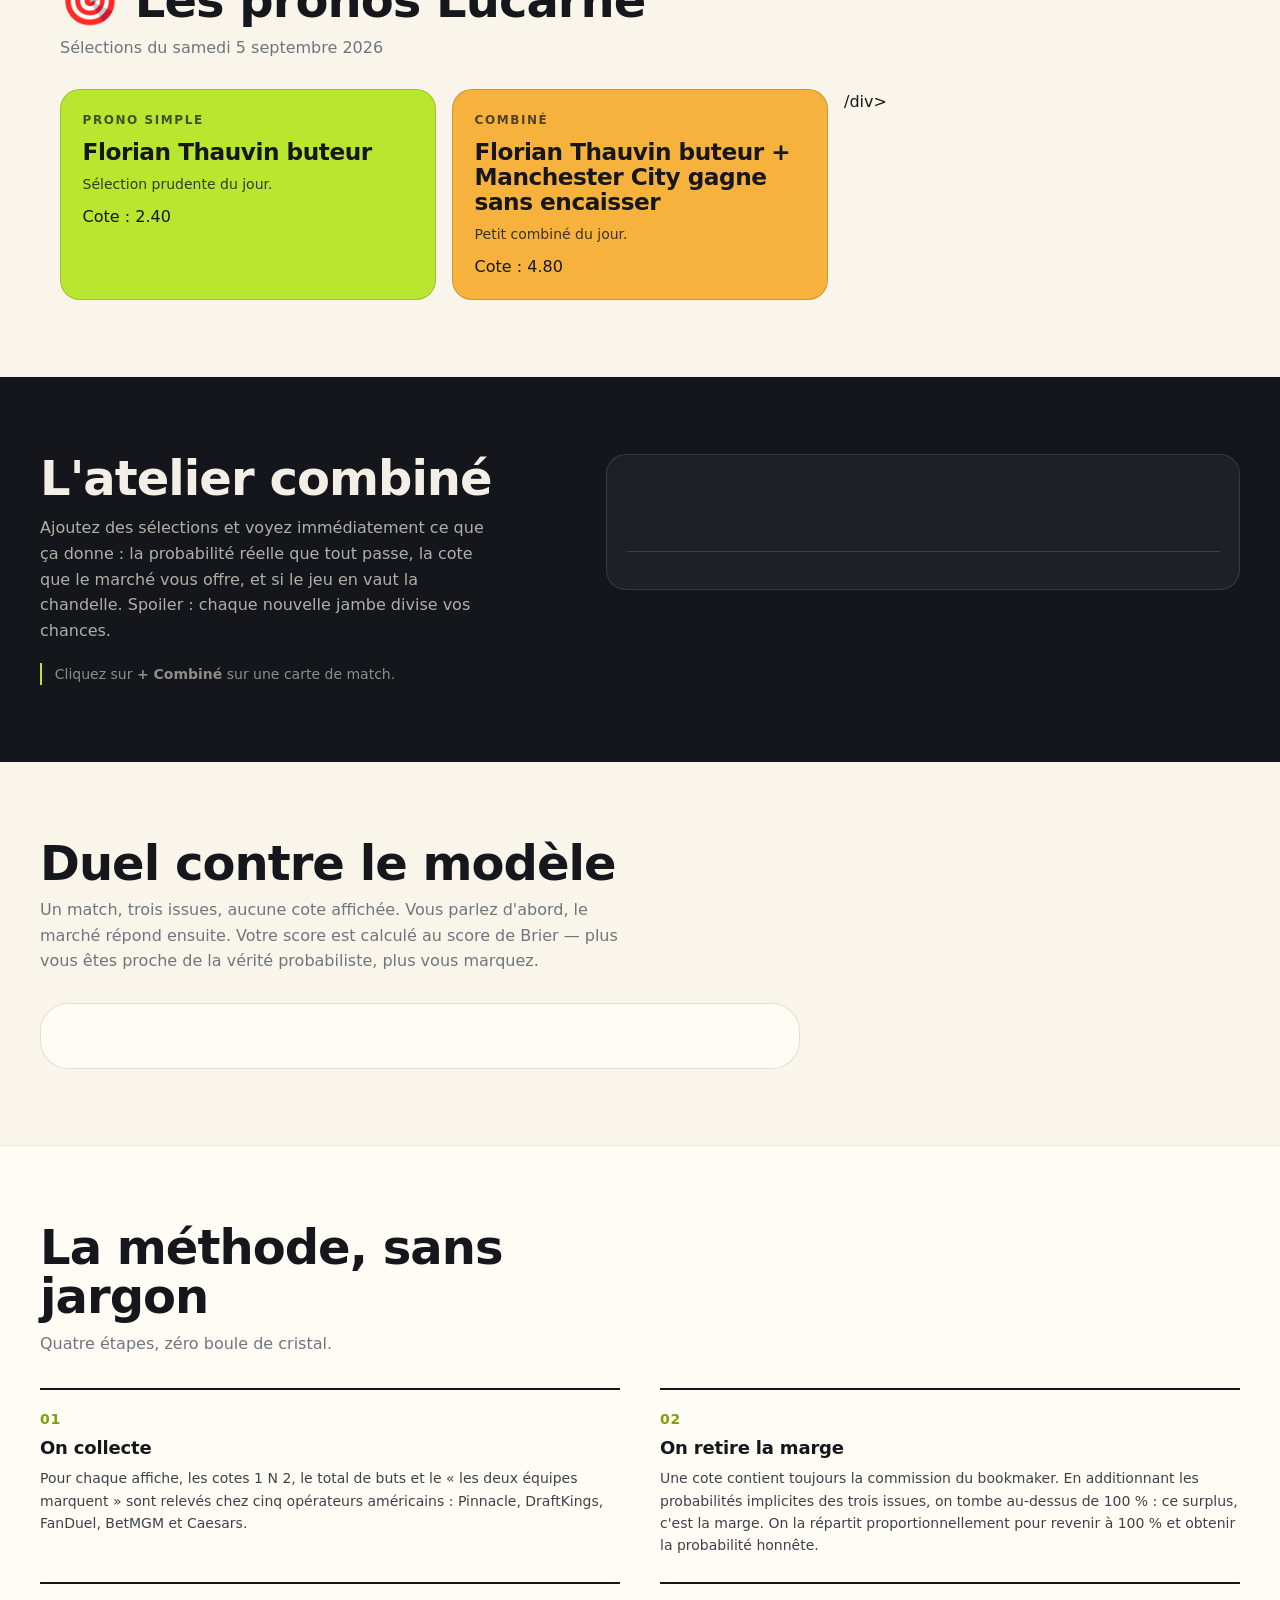
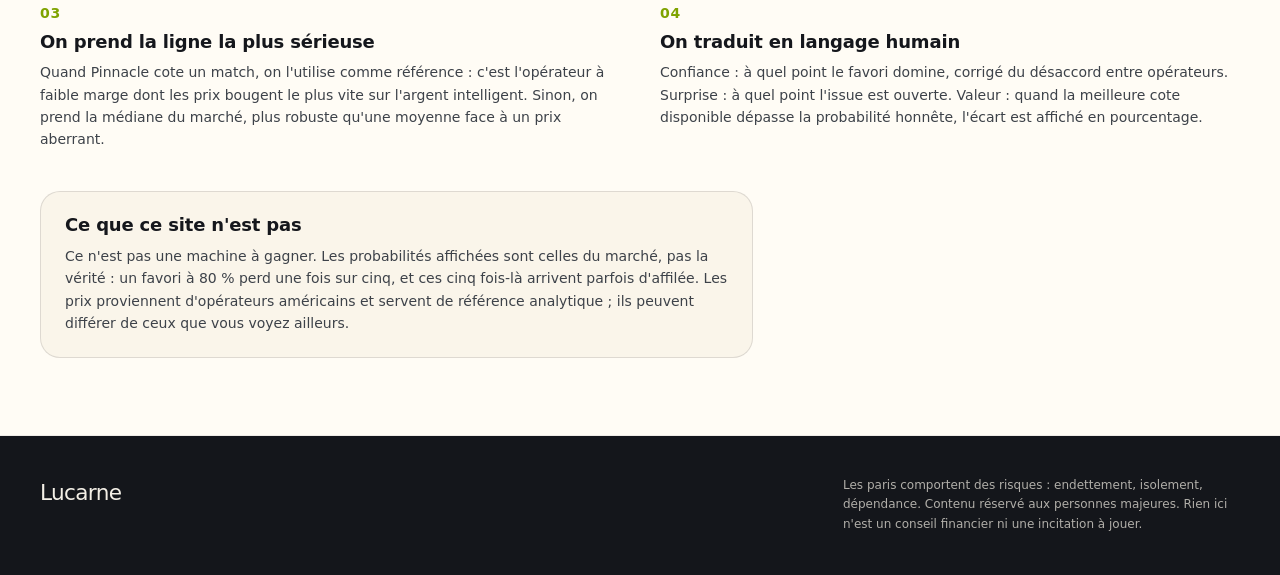
==== commit c8f34a90: "Add Saturday picks block" ====
--- a/index.html
+++ b/index.html
@@ -105,6 +105,22 @@
     </div>
   </section>
  <section class="section"><div class="wrap"><div class="wrap"><div class="sect-head"><h2>🎯 Les pronos Lucarne</h2><p>Sélections du samedi 5 septembre 2026</p></div>
+   <div class="podium">
+   <article class="pod pod--a">
+     <p class="pod__tag">PRONO SIMPLE</p>
+    <h3 class="pod__title">Florian Thauvin buteur</h3>
+   <p class="pod__why">Sélection prudente du jour.</p> 
+     <p class="pod__odd">Cote : 2.40</p>
+     </article>
+<article class="pod pod--b">
+<p class="pod__tag">COMBINÉ</p>
+  <h3 class="pod__title">Florian Thauvin buteur + Manchester City gagne sans encaisser</h3>
+  <p class="pod__why">Petit combiné du jour.</p>
+  <p class="pod__odd">Cote : 4.80</p>
+  </article>
+  /div>
+</div>
+</section>   
   <!-- ───────────── COMBINÉ ───────────── -->
   <section class="section section--dark" id="combine">
     <div class="wrap combo">
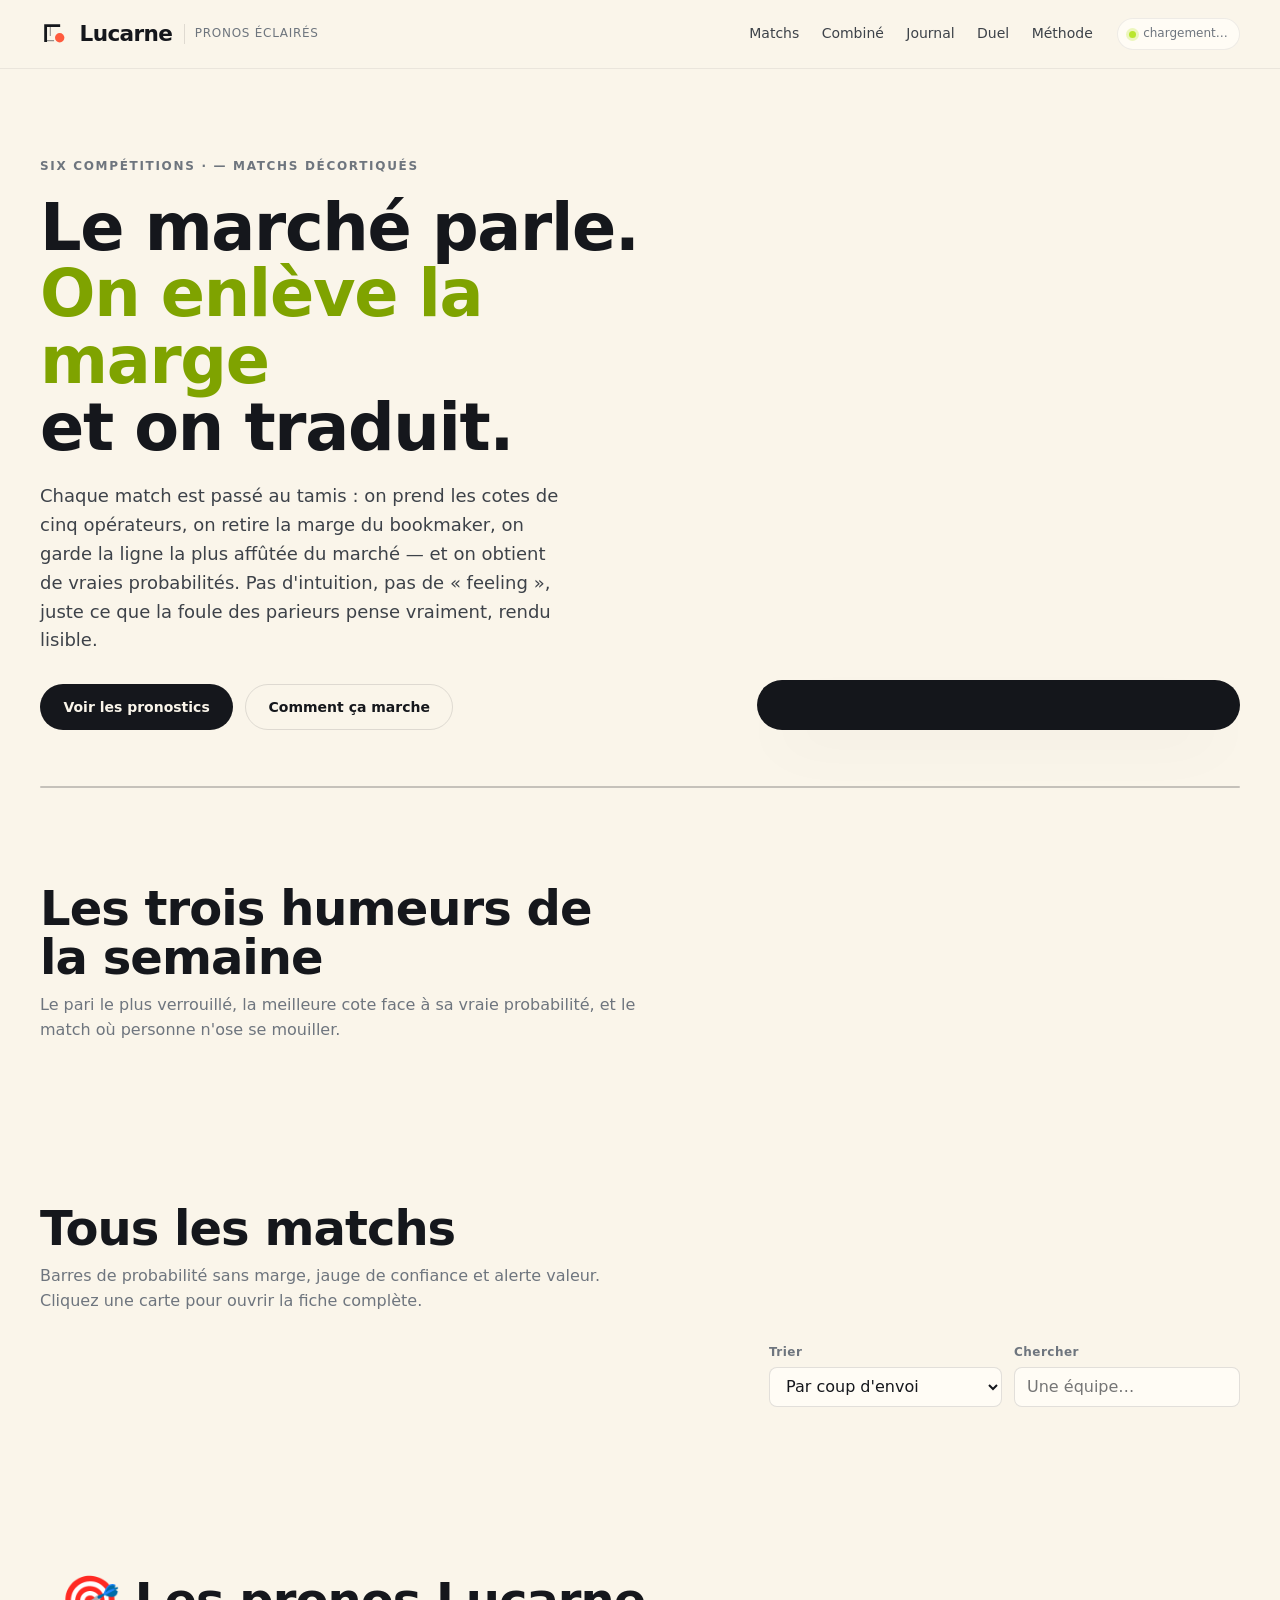
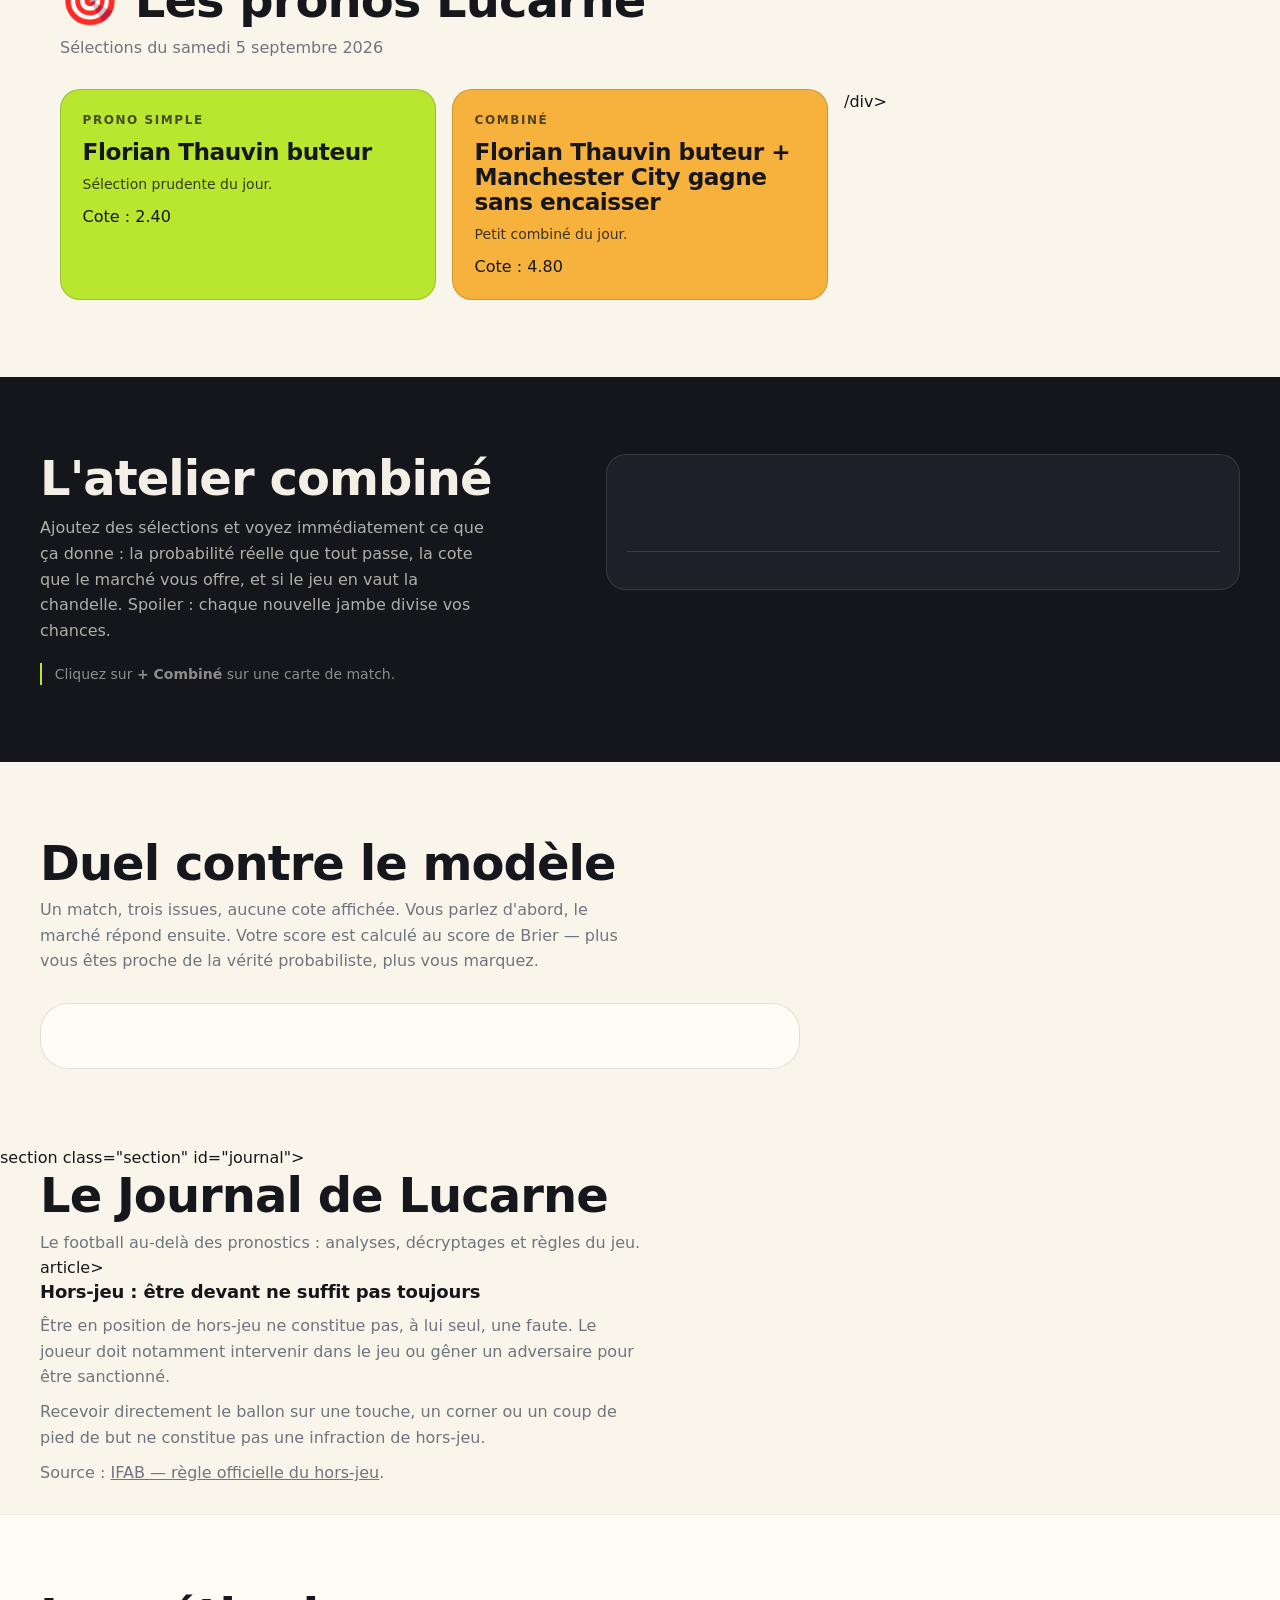
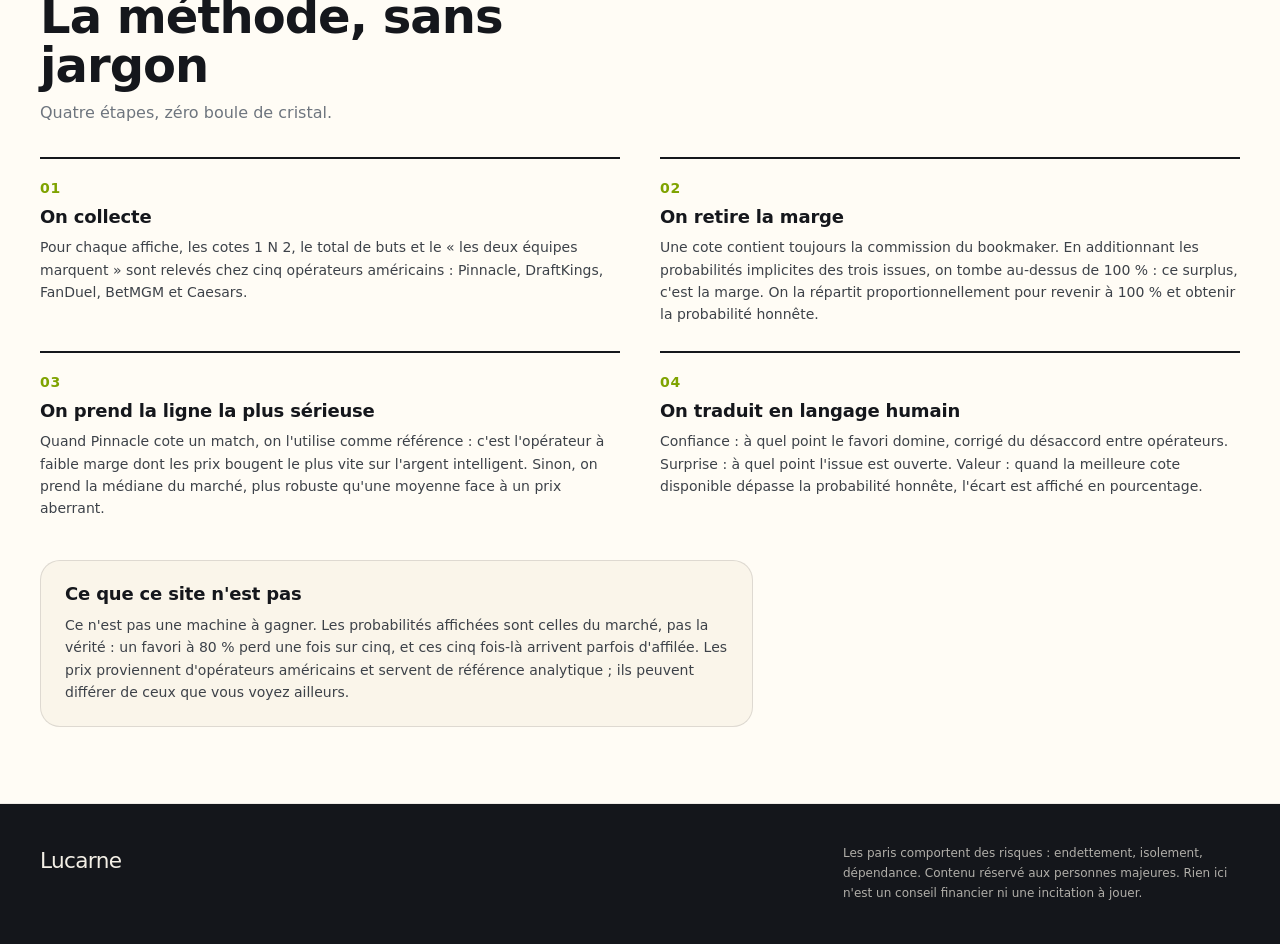
==== commit 3c0a7403: "le Journal de Lucarne Added a new section for 'Le Journal de Lucarne' with an article on offside rul" ====
--- a/index.html
+++ b/index.html
@@ -26,6 +26,7 @@
     <nav class="topnav" aria-label="Navigation principale">
       <a href="#matchs">Matchs</a>
       <a href="#combine">Combiné</a>
+      <a href="#journal">Journal</a>
       <a href="#duel">Duel</a>
       <a href="#methode">Méthode</a>
     </nav>
@@ -152,7 +153,20 @@
   </section>
 
   <!-- ───────────── MÉTHODE ───────────── -->
-  <section class="section section--paper" id="methode">
+  section class="section" id="journal">
+  <div class="wrap">
+    <div class="sect-head">
+      <h2>Le Journal de Lucarne</h2>
+      <p>Le football au-delà des pronostics : analyses, décryptages et règles du jeu.</p>
+      article>
+  <h3>Hors-jeu : être devant ne suffit pas toujours</h3>
+  <p>Être en position de hors-jeu ne constitue pas, à lui seul, une faute. Le joueur doit notamment intervenir dans le jeu ou gêner un adversaire pour être sanctionné.</p>
+  <p>Recevoir directement le ballon sur une touche, un corner ou un coup de pied de but ne constitue pas une infraction de hors-jeu.</p>
+  <p>Source : <a href="https://www.theifab.com/laws/latest/offside/">IFAB — règle officielle du hors-jeu</a>.</p>
+    </div>
+  </div>
+</section>
+   <section class="section section--paper" id="methode">
     <div class="wrap method">
       <div class="method__lead">
         <h2>La méthode, sans jargon</h2>
